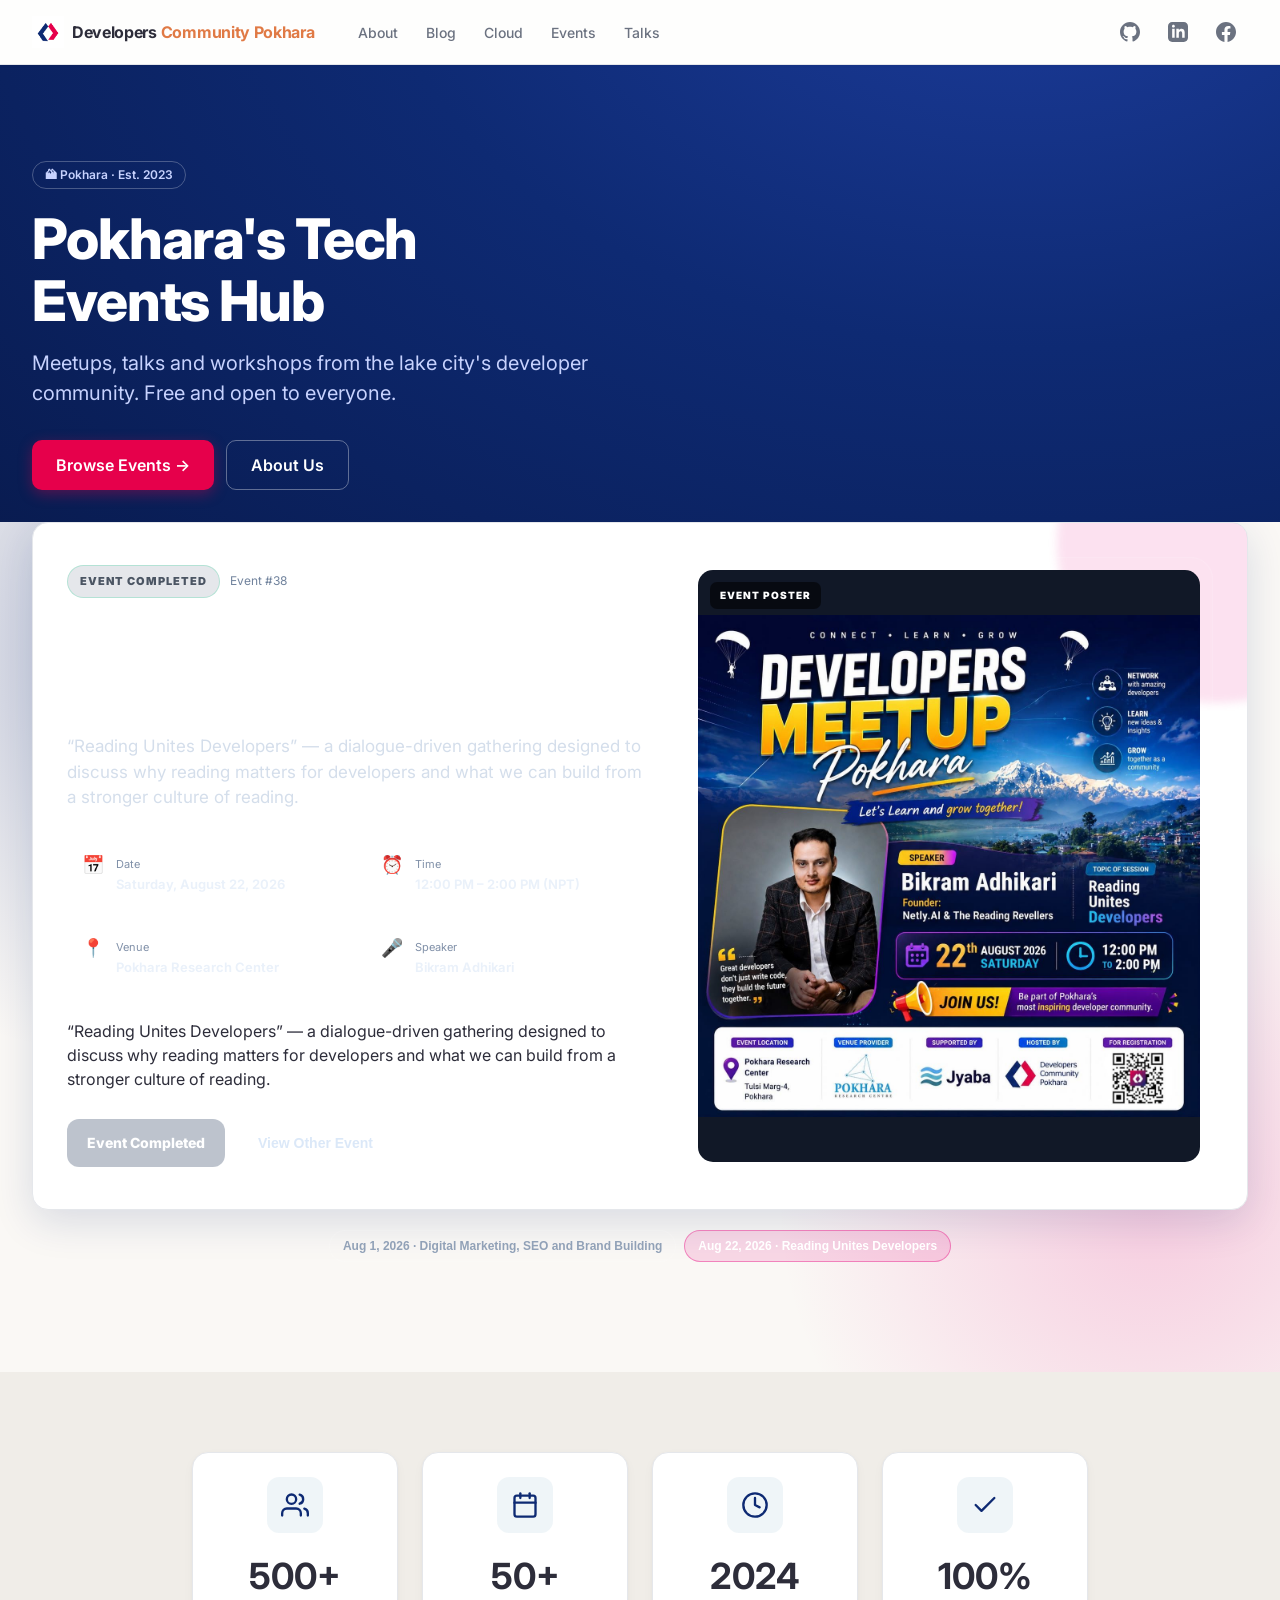
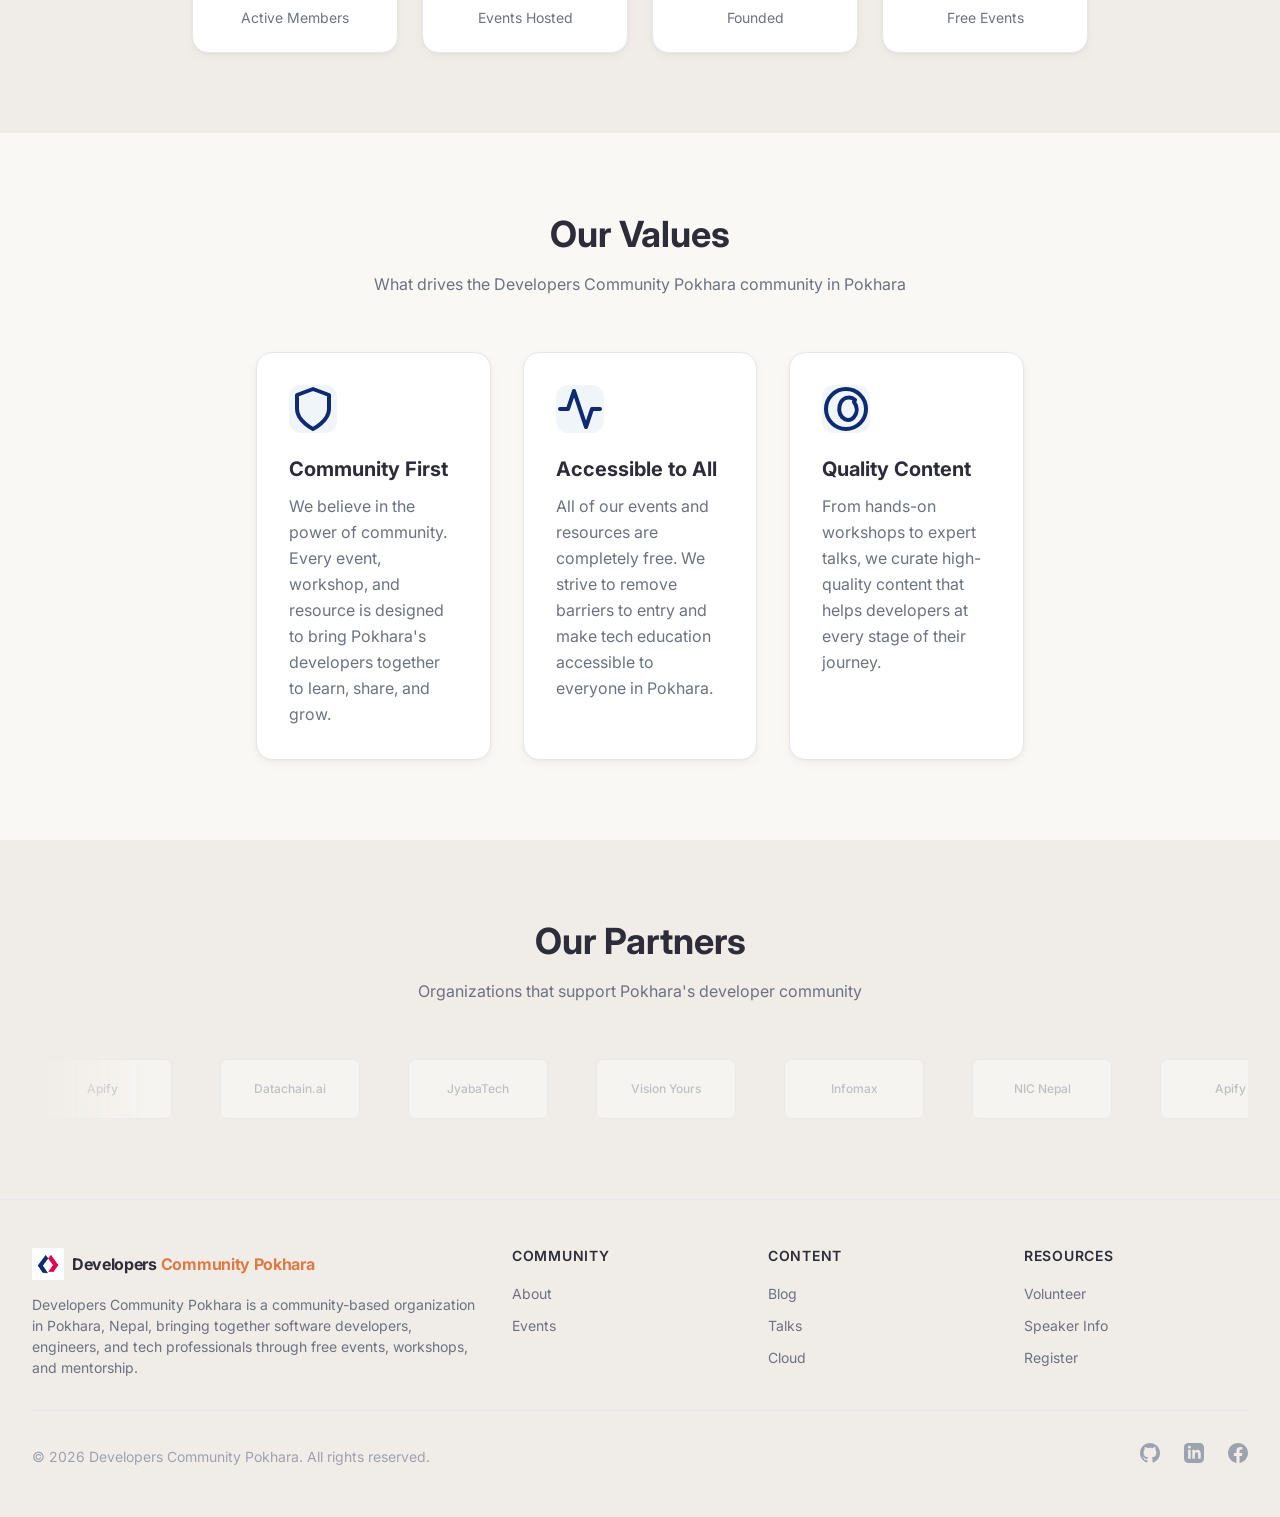
==== index.html @ 9158d6e4 "New hero with overlapping featured event card" ====
<!DOCTYPE html>
<html lang="en">

<head>
  <meta charset="utf-8" />
  <meta name="viewport" content="width=device-width, initial-scale=1" />
  <link rel="icon" type="image/png" href="images/developers community pokhara logo.png">
  <title>Developers Community Pokhara - Pokhara's Developer &amp; Tech Community</title>
  <meta name="description"
    content="Developers Community Pokhara is a community for software developers, engineers, and tech professionals in Pokhara, Nepal. Join free meetups, workshops, and events." />
  <link rel="preconnect" href="https://fonts.googleapis.com">
  <link rel="preconnect" href="https://fonts.gstatic.com" crossorigin>
  <link rel="preconnect" href="https://images.unsplash.com">
  <link href="https://fonts.googleapis.com/css2?family=Inter:wght@400;500;600;700&display=swap" rel="stylesheet">
  <link rel="stylesheet" href="css/style.css" />
</head>

<body>

  <!-- ===== HEADER ===== -->
  <header class="td-header td-header--sticky">
    <nav class="td-header__nav">
      <div class="td-header__inner">
        <div class="td-header__left">
          <a class="td-header__brand" href=".">
            <span class="td-logo" style="font-size:1rem;gap:0.5em;--logo-text-color:#2D2D3A">
              <span class="td-logo__icon" style="width:32px;height:32px">
                <img src="images/developers community pokhara logo.png" alt="Developers Community Pokhara"
                  style="width:100%;height:100%;object-fit:contain" />
              </span>
              <span class="td-logo__wordmark">
                <span class="td-logo__brand">Developers</span>
                <span class="td-logo__devs">Community Pokhara</span>
              </span>
            </span>
          </a>
          <div class="td-header__desktop-links">
            <a class="td-header__link" href="about.html">About</a>
            <a class="td-header__link" href="blog.html">Blog</a>
            <a class="td-header__link" href="cloud-project.html">Cloud</a>
            <a class="td-header__link" href="events.html">Events</a>
            <a class="td-header__link" href="talks.html">Talks</a>
          </div>
        </div>
        <div class="td-header__right">
          <div class="td-header__actions">
            <a class="td-header__link" href="https://github.com/dev-community-pokhara" target="_blank"
              rel="noopener noreferrer">
              <svg viewBox="0 0 24 24" fill="currentColor" class="w-5 h-5">
                <path
                  d="M12 0c-6.626 0-12 5.373-12 12 0 5.302 3.438 9.8 8.207 11.387.599.111.793-.261.793-.577v-2.234c-3.338.726-4.033-1.416-4.033-1.416-.546-1.387-1.333-1.756-1.333-1.756-1.089-.745.083-.729.083-.729 1.205.084 1.839 1.237 1.839 1.237 1.07 1.834 2.807 1.304 3.492.997.107-.775.418-1.305.762-1.604-2.665-.305-5.467-1.334-5.467-5.931 0-1.311.469-2.381 1.236-3.221-.124-.303-.535-1.524.117-3.176 0 0 1.008-.322 3.301 1.23.957-.266 1.983-.399 3.003-.404 1.02.005 2.047.138 3.006.404 2.291-1.552 3.297-1.23 3.297-1.23.653 1.653.242 2.874.118 3.176.77.84 1.235 1.911 1.235 3.221 0 4.609-2.807 5.624-5.479 5.921.43.372.823 1.102.823 2.222v3.293c0 .319.192.694.801.576 4.765-1.589 8.199-6.086 8.199-11.386 0-6.627-5.373-12-12-12z">
                </path>
              </svg>
            </a>
            <a class="td-header__link" href="https://www.linkedin.com/company/developers-community-pokhara"
              target="_blank" rel="noopener noreferrer">
              <svg viewBox="0 0 24 24" fill="currentColor" class="w-5 h-5">
                <path
                  d="M19 0h-14c-2.761 0-5 2.239-5 5v14c0 2.761 2.239 5 5 5h14c2.762 0 5-2.239 5-5v-14c0-2.761-2.238-5-5-5zm-11 19h-3v-11h3v11zm-1.5-12.268c-.966 0-1.75-.79-1.75-1.764s.784-1.764 1.75-1.764 1.75.79 1.75 1.764-.783 1.764-1.75 1.764zm13.5 12.268h-3v-5.604c0-3.368-4-3.113-4 0v5.604h-3v-11h3v1.765c1.396-2.586 7-2.777 7 2.476v6.759z">
                </path>
              </svg>
            </a>

            <a class="td-header__link" href="https://www.facebook.com/groups/developerscommunityinpokhara"
              target="_blank" rel="noopener noreferrer">
              <svg viewBox="0 0 24 24" fill="currentColor" class="w-5 h-5">
                <path
                  d="M24 12.073c0-6.627-5.373-12-12-12s-12 5.373-12 12c0 5.99 4.388 10.954 10.125 11.854v-8.385H7.078v-3.47h3.047V9.43c0-3.007 1.792-4.669 4.533-4.669 1.312 0 2.686.235 2.686.235v2.953H15.83c-1.491 0-1.956.925-1.956 1.874v2.25h3.328l-.532 3.47h-2.796v8.385C19.612 23.027 24 18.062 24 12.073z">
                </path>
              </svg>
            </a>
          </div>
          <button class="td-header__hamburger" aria-label="Toggle menu" aria-expanded="false">
            <svg fill="none" viewBox="0 0 24 24" stroke="currentColor">
              <path stroke-linecap="round" stroke-linejoin="round" stroke-width="2" d="M4 6h16M4 12h16M4 18h16"></path>
            </svg>
          </button>
        </div>
      </div>
      <div class="td-header__mobile-menu">
        <div class="td-header__mobile-inner">
          <a class="td-header__link" href="about.html">About</a>
          <a class="td-header__link" href="blog.html">Blog</a>
          <a class="td-header__link" href="cloud-project.html">Cloud</a>
          <a class="td-header__link" href="events.html">Events</a>
          <a class="td-header__link" href="talks.html">Talks</a>
          <a class="td-header__link" href="https://github.com/dev-community-pokhara" target="_blank"
            rel="noopener noreferrer">
            <svg viewBox="0 0 24 24" fill="currentColor" class="w-5 h-5">
              <path
                d="M12 0c-6.626 0-12 5.373-12 12 0 5.302 3.438 9.8 8.207 11.387.599.111.793-.261.793-.577v-2.234c-3.338.726-4.033-1.416-4.033-1.416-.546-1.387-1.333-1.756-1.333-1.756-1.089-.745.083-.729.083-.729 1.205.084 1.839 1.237 1.839 1.237 1.07 1.834 2.807 1.304 3.492.997.107-.775.418-1.305.762-1.604-2.665-.305-5.467-1.334-5.467-5.931 0-1.311.469-2.381 1.236-3.221-.124-.303-.535-1.524.117-3.176 0 0 1.008-.322 3.301 1.23.957-.266 1.983-.399 3.003-.404 1.02.005 2.047.138 3.006.404 2.291-1.552 3.297-1.23 3.297-1.23.653 1.653.242 2.874.118 3.176.77.84 1.235 1.911 1.235 3.221 0 4.609-2.807 5.624-5.479 5.921.43.372.823 1.102.823 2.222v3.293c0 .319.192.694.801.576 4.765-1.589 8.199-6.086 8.199-11.386 0-6.627-5.373-12-12-12z">
              </path>
            </svg>
          </a>
          <a class="td-header__link" href="https://www.linkedin.com/company/developers-community-pokhara"
            target="_blank" rel="noopener noreferrer">
            <svg viewBox="0 0 24 24" fill="currentColor" class="w-5 h-5">
              <path
                d="M19 0h-14c-2.761 0-5 2.239-5 5v14c0 2.761 2.239 5 5 5h14c2.762 0 5-2.239 5-5v-14c0-2.761-2.238-5-5-5zm-11 19h-3v-11h3v11zm-1.5-12.268c-.966 0-1.75-.79-1.75-1.764s.784-1.764 1.75-1.764 1.75.79 1.75 1.764-.783 1.764-1.75 1.764zm13.5 12.268h-3v-5.604c0-3.368-4-3.113-4 0v5.604h-3v-11h3v1.765c1.396-2.586 7-2.777 7 2.476v6.759z">
              </path>
            </svg>
          </a>

          <a class="td-header__link" href="https://www.facebook.com/groups/developerscommunityinpokhara" target="_blank"
            rel="noopener noreferrer">
            <svg viewBox="0 0 24 24" fill="currentColor" class="w-5 h-5">
              <path
                d="M24 12.073c0-6.627-5.373-12-12-12s-12 5.373-12 12c0 5.99 4.388 10.954 10.125 11.854v-8.385H7.078v-3.47h3.047V9.43c0-3.007 1.792-4.669 4.533-4.669 1.312 0 2.686.235 2.686.235v2.953H15.83c-1.491 0-1.956.925-1.956 1.874v2.25h3.328l-.532 3.47h-2.796v8.385C19.612 23.027 24 18.062 24 12.073z">
              </path>
            </svg>
          </a>
        </div>
      </div>
    </nav>
  </header>

  <section class="hero-v2">
    <div class="container">
      <span class="hero-v2__badge">🏔 Pokhara · Est. 2023</span>
      <h1 class="hero-v2__title">Pokhara's Tech<br>Events Hub</h1>
      <p class="hero-v2__subtitle">Meetups, talks and workshops from the lake city's developer community. Free and open
        to everyone.</p>
      <div class="hero-v2__actions">
        <a href="events.html" class="btn-v2 btn-v2--crimson">Browse Events →</a>
        <a href="about.html" class="btn-v2 btn-v2--outline">About Us</a>
      </div>
    </div>
  </section>
  <section class="events-section events-section--overlap" id="events">
    <div class="container">

      <!--
          ONE dynamic event section.
          JavaScript automatically decides whether the selected event is
          "Upcoming Event" or "Past Event" according to its date.
        -->
      <article class="event-card" id="eventCard">

        <div class="event-info">
          <div class="status-row">
            <span class="event-status" id="eventStatus">UPCOMING EVENT</span>
            <span class="event-number" id="eventNumber"></span>
          </div>

          <h2 id="eventTitle"></h2>
          <p class="event-subtitle" id="eventSubtitle"></p>

          <div class="event-details">
            <div class="detail">
              <span class="icon">📅</span>
              <div>
                <small>Date</small>
                <strong id="eventDate"></strong>
              </div>
            </div>

            <div class="detail">
              <span class="icon">⏰</span>
              <div>
                <small>Time</small>
                <strong id="eventTime"></strong>
              </div>
            </div>

            <div class="detail">
              <span class="icon">📍</span>
              <div>
                <small>Venue</small>
                <strong id="eventVenue"></strong>
              </div>
            </div>

            <div class="detail">
              <span class="icon">🎤</span>
              <div>
                <small>Speaker</small>
                <strong id="eventSpeaker"></strong>
              </div>
            </div>
          </div>

          <p class="event-description" id="eventDescription"></p>

          <div class="event-actions">
            <a id="eventButton" class="primary-btn" href="#" target="_blank" rel="noopener">
              Register on Luma →
            </a>
            <button id="nextEventButton" class="secondary-btn" type="button">
              View Other Event
            </button>
          </div>
        </div>

        <div class="poster-wrapper">
          <div class="poster-label" id="posterLabel">EVENT POSTER</div>
          <img id="eventPoster" src="event-poster.jpg" alt="Developers Community Pokhara event poster" />
        </div>

      </article>

      <div class="event-navigation" id="eventNavigation"></div>

    </div>
  </section>



  <!-- ===== STATS ===== -->
  <section class="section section--alt">
    <div class="container">
      <div class="stats-grid">
        <div class="stat-card">
          <div class="stat-card__icon">
            <svg viewBox="0 0 24 24" fill="none" stroke="currentColor" stroke-width="2" stroke-linecap="round"
              stroke-linejoin="round">
              <path d="M17 21v-2a4 4 0 0 0-4-4H5a4 4 0 0 0-4 4v2"></path>
              <circle cx="9" cy="7" r="4"></circle>
              <path d="M23 21v-2a4 4 0 0 0-3-3.87"></path>
              <path d="M16 3.13a4 4 0 0 1 0 7.75"></path>
            </svg>
          </div>
          <div class="stat-card__number">500+</div>
          <div class="stat-card__label">Active Members</div>
        </div>
        <div class="stat-card">
          <div class="stat-card__icon">
            <svg viewBox="0 0 24 24" fill="none" stroke="currentColor" stroke-width="2" stroke-linecap="round"
              stroke-linejoin="round">
              <path d="M8 2v4"></path>
              <path d="M16 2v4"></path>
              <rect x="3" y="4" width="18" height="18" rx="2"></rect>
              <path d="M3 10h18"></path>
            </svg>
          </div>
          <div class="stat-card__number">50+</div>
          <div class="stat-card__label">Events Hosted</div>
        </div>
        <div class="stat-card">
          <div class="stat-card__icon">
            <svg viewBox="0 0 24 24" fill="none" stroke="currentColor" stroke-width="2" stroke-linecap="round"
              stroke-linejoin="round">
              <circle cx="12" cy="12" r="10"></circle>
              <polyline points="12 6 12 12 16 14"></polyline>
            </svg>
          </div>
          <div class="stat-card__number">2024</div>
          <div class="stat-card__label">Founded</div>
        </div>
        <div class="stat-card">
          <div class="stat-card__icon">
            <svg viewBox="0 0 24 24" fill="none" stroke="currentColor" stroke-width="2" stroke-linecap="round"
              stroke-linejoin="round">
              <polyline points="20 6 9 17 4 12"></polyline>
            </svg>
          </div>
          <div class="stat-card__number">100%</div>
          <div class="stat-card__label">Free Events</div>
        </div>
      </div>
    </div>
  </section>

  <!-- ===== VALUES ===== -->
  <section class="section">
    <div class="container">
      <div class="section__header text-center">
        <h2 class="section__title">Our Values</h2>
        <p class="section__subtitle">What drives the Developers Community Pokhara community in Pokhara</p>
      </div>
      <div class="features-grid">
        <div class="feature-card">
          <div class="feature-card__icon">
            <svg viewBox="0 0 24 24" fill="none" stroke="currentColor" stroke-width="2" stroke-linecap="round"
              stroke-linejoin="round">
              <path d="M12 22s8-4 8-10V5l-8-3-8 3v7c0 6 8 10 8 10z"></path>
            </svg>
          </div>
          <h3 class="feature-card__title">Community First</h3>
          <p class="feature-card__text">We believe in the power of community. Every event, workshop, and resource is
            designed to bring Pokhara's developers together to learn, share, and grow.</p>
        </div>
        <div class="feature-card">
          <div class="feature-card__icon">
            <svg viewBox="0 0 24 24" fill="none" stroke="currentColor" stroke-width="2" stroke-linecap="round"
              stroke-linejoin="round">
              <path d="M22 12h-4l-3 9L9 3l-3 9H2"></path>
            </svg>
          </div>
          <h3 class="feature-card__title">Accessible to All</h3>
          <p class="feature-card__text">All of our events and resources are completely free. We strive to remove
            barriers to entry and make tech education accessible to everyone in Pokhara.</p>
        </div>
        <div class="feature-card">
          <div class="feature-card__icon">
            <svg viewBox="0 0 24 24" fill="none" stroke="currentColor" stroke-width="2" stroke-linecap="round"
              stroke-linejoin="round">
              <circle cx="12" cy="12" r="10"></circle>
              <path d="M16.5 7.5C14.5 5.5 11 6 9.5 8.5 8 11 8.5 14.5 10 16c1.5 1.5 4 2.5 6 0s1.5-5.5 0-7.5z"></path>
            </svg>
          </div>
          <h3 class="feature-card__title">Quality Content</h3>
          <p class="feature-card__text">From hands-on workshops to expert talks, we curate high-quality content that
            helps developers at every stage of their journey.</p>
        </div>
      </div>
    </div>
  </section>

  <!-- ===== SPONSOR MARQUEE ===== -->
  <section class="section section--alt">
    <div class="container">
      <div class="section__header text-center">
        <h2 class="section__title">Our Partners</h2>
        <p class="section__subtitle">Organizations that support Pokhara's developer community</p>
      </div>
      <div class="td-logo-marquee td-logo-marquee--pause-on-hover" style="--marquee-speed:30s;--marquee-gap:3rem">
        <div class="td-logo-marquee__wrapper">
          <div class="td-logo-marquee__track">
            <div class="td-logo-marquee__item">
              <div class="td-logo-marquee__logo"
                style="width:140px;height:60px;background:var(--bg);border:1px solid var(--border);border-radius:0.5rem;display:flex;align-items:center;justify-content:center;color:var(--text-muted);font-size:0.75rem;font-weight:500">
                Apify</div>
            </div>
            <div class="td-logo-marquee__item">
              <div class="td-logo-marquee__logo"
                style="width:140px;height:60px;background:var(--bg);border:1px solid var(--border);border-radius:0.5rem;display:flex;align-items:center;justify-content:center;color:var(--text-muted);font-size:0.75rem;font-weight:500">
                Datachain.ai</div>
            </div>
            <div class="td-logo-marquee__item">
              <div class="td-logo-marquee__logo"
                style="width:140px;height:60px;background:var(--bg);border:1px solid var(--border);border-radius:0.5rem;display:flex;align-items:center;justify-content:center;color:var(--text-muted);font-size:0.75rem;font-weight:500">
                JyabaTech</div>
            </div>
            <div class="td-logo-marquee__item">
              <div class="td-logo-marquee__logo"
                style="width:140px;height:60px;background:var(--bg);border:1px solid var(--border);border-radius:0.5rem;display:flex;align-items:center;justify-content:center;color:var(--text-muted);font-size:0.75rem;font-weight:500">
                Vision Yours</div>
            </div>
            <div class="td-logo-marquee__item">
              <div class="td-logo-marquee__logo"
                style="width:140px;height:60px;background:var(--bg);border:1px solid var(--border);border-radius:0.5rem;display:flex;align-items:center;justify-content:center;color:var(--text-muted);font-size:0.75rem;font-weight:500">
                Infomax</div>
            </div>
            <div class="td-logo-marquee__item">
              <div class="td-logo-marquee__logo"
                style="width:140px;height:60px;background:var(--bg);border:1px solid var(--border);border-radius:0.5rem;display:flex;align-items:center;justify-content:center;color:var(--text-muted);font-size:0.75rem;font-weight:500">
                NIC Nepal</div>
            </div>
          </div>
          <div class="td-logo-marquee__track">
            <div class="td-logo-marquee__item">
              <div class="td-logo-marquee__logo"
                style="width:140px;height:60px;background:var(--bg);border:1px solid var(--border);border-radius:0.5rem;display:flex;align-items:center;justify-content:center;color:var(--text-muted);font-size:0.75rem;font-weight:500">
                Apify</div>
            </div>
            <div class="td-logo-marquee__item">
              <div class="td-logo-marquee__logo"
                style="width:140px;height:60px;background:var(--bg);border:1px solid var(--border);border-radius:0.5rem;display:flex;align-items:center;justify-content:center;color:var(--text-muted);font-size:0.75rem;font-weight:500">
                Datachain.ai</div>
            </div>
            <div class="td-logo-marquee__item">
              <div class="td-logo-marquee__logo"
                style="width:140px;height:60px;background:var(--bg);border:1px solid var(--border);border-radius:0.5rem;display:flex;align-items:center;justify-content:center;color:var(--text-muted);font-size:0.75rem;font-weight:500">
                JyabaTech</div>
            </div>
            <div class="td-logo-marquee__item">
              <div class="td-logo-marquee__logo"
                style="width:140px;height:60px;background:var(--bg);border:1px solid var(--border);border-radius:0.5rem;display:flex;align-items:center;justify-content:center;color:var(--text-muted);font-size:0.75rem;font-weight:500">
                Vision Yours</div>
            </div>
            <div class="td-logo-marquee__item">
              <div class="td-logo-marquee__logo"
                style="width:140px;height:60px;background:var(--bg);border:1px solid var(--border);border-radius:0.5rem;display:flex;align-items:center;justify-content:center;color:var(--text-muted);font-size:0.75rem;font-weight:500">
                Infomax</div>
            </div>
            <div class="td-logo-marquee__item">
              <div class="td-logo-marquee__logo"
                style="width:140px;height:60px;background:var(--bg);border:1px solid var(--border);border-radius:0.5rem;display:flex;align-items:center;justify-content:center;color:var(--text-muted);font-size:0.75rem;font-weight:500">
                NIC Nepal</div>
            </div>
          </div>
        </div>
      </div>
    </div>
  </section>

  <!-- ===== FOOTER ===== -->
  <footer class="td-footer">
    <div class="td-footer__container">
      <div class="td-footer__grid">
        <div>
          <span class="td-logo" style="font-size:1rem;gap:0.5em;--logo-text-color:#2D2D3A">
            <span class="td-logo__icon" style="width:32px;height:32px">
              <img src="images/developers community pokhara logo.png" alt="Developers Community Pokhara"
                style="width:100%;height:100%;object-fit:contain" />
            </span>
            <span class="td-logo__wordmark">
              <span class="td-logo__brand">Developers</span>
              <span class="td-logo__devs">Community Pokhara</span>
            </span>
          </span>
          <p class="td-footer__description">
            Developers Community Pokhara is a community-based organization in Pokhara, Nepal, bringing together software
            developers, engineers, and tech professionals through free events, workshops, and mentorship.
          </p>
        </div>
        <div class="td-footer__link-group">
          <h3>Community</h3>
          <ul>
            <li><a href="about.html">About</a></li>
            <li><a href="events.html">Events</a></li>
          </ul>
        </div>
        <div class="td-footer__link-group">
          <h3>Content</h3>
          <ul>
            <li><a href="blog.html">Blog</a></li>
            <li><a href="talks.html">Talks</a></li>
            <li><a href="cloud-project.html">Cloud</a></li>
          </ul>
        </div>
        <div class="td-footer__link-group">
          <h3>Resources</h3>
          <ul>
            <li><a href="about.html">Volunteer</a></li>
            <li><a href="talks.html">Speaker Info</a></li>
            <li><a href="https://luma.com/5nzn4na1" target="_blank" rel="noopener noreferrer">Register</a></li>
          </ul>
        </div>
      </div>
      <div class="td-footer__bottom">
        <p class="td-footer__copyright">&copy; 2026 Developers Community Pokhara. All rights reserved.</p>
        <div class="td-footer__socials">
          <a class="td-footer__social-link" href="https://github.com/dev-community-pokhara" target="_blank"
            rel="noopener noreferrer" aria-label="GitHub">
            <svg viewBox="0 0 24 24" fill="currentColor">
              <path
                d="M12 0c-6.626 0-12 5.373-12 12 0 5.302 3.438 9.8 8.207 11.387.599.111.793-.261.793-.577v-2.234c-3.338.726-4.033-1.416-4.033-1.416-.546-1.387-1.333-1.756-1.333-1.756-1.089-.745.083-.729.083-.729 1.205.084 1.839 1.237 1.839 1.237 1.07 1.834 2.807 1.304 3.492.997.107-.775.418-1.305.762-1.604-2.665-.305-5.467-1.334-5.467-5.931 0-1.311.469-2.381 1.236-3.221-.124-.303-.535-1.524.117-3.176 0 0 1.008-.322 3.301 1.23.957-.266 1.983-.399 3.003-.404 1.02.005 2.047.138 3.006.404 2.291-1.552 3.297-1.23 3.297-1.23.653 1.653.242 2.874.118 3.176.77.84 1.235 1.911 1.235 3.221 0 4.609-2.807 5.624-5.479 5.921.43.372.823 1.102.823 2.222v3.293c0 .319.192.694.801.576 4.765-1.589 8.199-6.086 8.199-11.386 0-6.627-5.373-12-12-12z">
              </path>
            </svg>
          </a>
          <a class="td-footer__social-link" href="https://www.linkedin.com/company/developers-community-pokhara"
            target="_blank" rel="noopener noreferrer" aria-label="LinkedIn">
            <svg viewBox="0 0 24 24" fill="currentColor">
              <path
                d="M19 0h-14c-2.761 0-5 2.239-5 5v14c0 2.761 2.239 5 5 5h14c2.762 0 5-2.239 5-5v-14c0-2.761-2.238-5-5-5zm-11 19h-3v-11h3v11zm-1.5-12.268c-.966 0-1.75-.79-1.75-1.764s.784-1.764 1.75-1.764 1.75.79 1.75 1.764-.783 1.764-1.75 1.764zm13.5 12.268h-3v-5.604c0-3.368-4-3.113-4 0v5.604h-3v-11h3v1.765c1.396-2.586 7-2.777 7 2.476v6.759z">
              </path>
            </svg>
          </a>

          <a class="td-footer__social-link" href="https://www.facebook.com/groups/developerscommunityinpokhara"
            target="_blank" rel="noopener noreferrer" aria-label="Facebook">
            <svg viewBox="0 0 24 24" fill="currentColor">
              <path
                d="M24 12.073c0-6.627-5.373-12-12-12s-12 5.373-12 12c0 5.99 4.388 10.954 10.125 11.854v-8.385H7.078v-3.47h3.047V9.43c0-3.007 1.792-4.669 4.533-4.669 1.312 0 2.686.235 2.686.235v2.953H15.83c-1.491 0-1.956.925-1.956 1.874v2.25h3.328l-.532 3.47h-2.796v8.385C19.612 23.027 24 18.062 24 12.073z">
              </path>
            </svg>
          </a>
        </div>
      </div>
    </div>
  </footer>

  <!-- Mobile menu toggle -->
   <script src="js/script.js"></script>
  <script>
    document.querySelector('.td-header__hamburger')?.addEventListener('click', function () {
      const menu = document.querySelector('.td-header__mobile-menu');
      const expanded = this.getAttribute('aria-expanded') === 'true';
      this.setAttribute('aria-expanded', !expanded);
      menu.classList.toggle('td-header__mobile-menu--open');
    });
  </script>

</body>

</html>
---- css/style.css ----
﻿/* ============================================   Developers Community Pokhara â€” Light Design System   Theme: Pokhara â€” Lake City / Himalayan Gateway   ============================================ */
/* --- CSS Variables (Light Theme) --- */
:root {
  --bg: #FAF8F5;
  --bg-alt: #F0EDE8;
  --text-primary: #2D2D3A;
  --text-secondary: #6B7280;
  --text-muted: #9CA3AF;
  --lake: #0E2A73;
  --lake-light: #2545A8;
  --lake-dark: #081A4D;
  --crimson: #E6004B;
  --crimson-light: #FF5C8A;
  --sunset: #E07A45;
  --sunset-light: #F09A65;
  --sunset-dark: #C06030;
  --mountain: #4A7C6F;
  --mountain-light: #6BA08A;
  --mountain-dark: #3A6C5F;
  --white: #FFFFFF;
  --card-bg: #FFFFFF;
  --border: #E5E7EB;
  --gray-100: #F3F4F6;
  --gray-200: #E5E7EB;
  --gray-300: #D1D5DB;
  --gray-400: #9CA3AF;
  --gray-500: #6B7280;
  --gray-600: #4B5563;
  --gray-700: #374151;
  --gray-800: #1F2937;
  --gray-900: #111827;
  --font-family: 'Inter', -apple-system, BlinkMacSystemFont, 'Segoe UI', Roboto, sans-serif;
  --max-width: 80rem;
  --header-height: 4rem;
}

/* --- Reset & Base --- */
*,
*::before,
*::after {
  margin: 0;
  padding: 0;
  box-sizing: border-box;
}

html {
  scroll-behavior: smooth;
}

body {
  font-family: var(--font-family);
  -webkit-font-smoothing: antialiased;
  -moz-osx-font-smoothing: grayscale;
  background: var(--bg);
  color: var(--text-primary);
  min-height: 100vh;
  line-height: 1.5;
}

img {
  max-width: 100%;
  height: auto;
  display: block;
}

a {
  color: inherit;
  text-decoration: none;
}

ul {
  list-style: none;
}

.container {
  max-width: var(--max-width);
  margin: 0 auto;
  padding: 0 1rem;
}

@media (min-width: 640px) {
  .container {
    padding: 0 1.5rem;
  }
}

@media (min-width: 1024px) {
  .container {
    padding: 0 2rem;
  }
}

/* --- Typography --- */
h1,
h2,
h3,
h4,
h5,
h6 {
  font-weight: 700;
  line-height: 1.2;
}

.text-lake {
  color: var(--lake);
}

.text-sunset {
  color: var(--sunset);
}

.text-mountain {
  color: var(--mountain);
}

.text-primary {
  color: var(--text-primary);
}

.text-secondary {
  color: var(--text-secondary);
}

.text-muted {
  color: var(--text-muted);
}

.text-center {
  text-align: center;
}

.font-bold {
  font-weight: 700;
}

.font-semibold {
  font-weight: 600;
}

.font-medium {
  font-weight: 500;
}

/* ============================================   TD Logo   ============================================ */
.td-logo {
  display: inline-flex;
  align-items: center;
  text-decoration: none;
  color: inherit;
  transition: opacity 0.15s ease;
  gap: 0.5em;
}

a.td-logo:hover {
  opacity: 0.9;
}

.td-logo__icon {
  display: flex;
  align-items: center;
  justify-content: center;
  flex-shrink: 0;
}

.td-logo__icon svg {
  width: 100%;
  height: 100%;
}

.td-logo__wordmark {
  display: inline-flex;
  gap: 0.25em;
  font-weight: 700;
  letter-spacing: -0.02em;
  white-space: nowrap;
}

.td-logo__brand {
  color: var(--text-primary);
}

.td-logo__devs {
  color: var(--sunset);
}

.td-logo--dark .td-logo__brand {
  color: var(--white);
}

/* ============================================   Header   ============================================ */
.td-header {
  background: rgba(255, 255, 255, 0.8);
  backdrop-filter: blur(24px);
  -webkit-backdrop-filter: blur(24px);
  border-bottom: 1px solid var(--border);
  box-shadow: 0 1px 3px 0 rgba(0, 0, 0, 0.05);
}

.td-header--sticky {
  position: sticky;
  top: 0;
  z-index: 50;
}

.td-header__nav {
  max-width: var(--max-width);
  margin: 0 auto;
  padding: 0 1rem;
}

@media (min-width: 640px) {
  .td-header__nav {
    padding: 0 1.5rem;
  }
}

@media (min-width: 1024px) {
  .td-header__nav {
    padding: 0 2rem;
  }
}

.td-header__inner {
  display: flex;
  justify-content: space-between;
  height: var(--header-height);
}

.td-header__left {
  display: flex;
  align-items: center;
  gap: 2rem;
}

.td-header__brand {
  display: flex;
  align-items: center;
  text-decoration: none;
}

.td-header__desktop-links {
  display: none;
  align-items: center;
  gap: 0.25rem;
}

@media (min-width: 768px) {
  .td-header__desktop-links {
    display: flex;
  }
}

.td-header__link {
  display: flex;
  align-items: center;
  gap: 0.5rem;
  padding: 0.5rem 0.75rem;
  border-radius: 0.5rem;
  font-size: 0.875rem;
  font-weight: 500;
  color: var(--text-secondary);
  text-decoration: none;
  transition: background-color 0.15s ease, color 0.15s ease;
}

.td-header__link:hover {
  background-color: var(--gray-100);
  color: var(--lake);
}

.td-header__link svg {
  width: 1.25rem;
  height: 1.25rem;
}

.td-header__right {
  display: flex;
  align-items: center;
  gap: 1rem;
}

.td-header__actions {
  display: none;
  align-items: center;
  gap: 0.25rem;
}

@media (min-width: 768px) {
  .td-header__actions {
    display: flex;
  }
}

.td-header__hamburger {
  display: flex;
  padding: 0.5rem;
  border-radius: 0.5rem;
  color: var(--text-secondary);
  background: none;
  border: none;
  cursor: pointer;
}

.td-header__hamburger:hover {
  background-color: var(--gray-100);
}

@media (min-width: 768px) {
  .td-header__hamburger {
    display: none;
  }
}

.td-header__hamburger svg {
  width: 1.5rem;
  height: 1.5rem;
}

.td-header__mobile-menu {
  display: none;
  padding: 1rem 0;
  border-top: 1px solid var(--border);
}

.td-header__mobile-menu--open {
  display: block;
}

@media (min-width: 768px) {
  .td-header__mobile-menu {
    display: none !important;
  }
}

.td-header__mobile-inner {
  display: flex;
  flex-direction: column;
  gap: 0.25rem;
}

/* ============================================   Buttons   ============================================ */
.td-button {
  display: inline-flex;
  align-items: center;
  justify-content: center;
  gap: 0.5rem;
  font-weight: 600;
  border-radius: 0.5rem;
  transition: all 0.15s ease;
  white-space: nowrap;
  text-decoration: none;
  cursor: pointer;
  border: none;
  font-family: inherit;
}

.td-button:focus {
  outline: none;
  box-shadow: 0 0 0 2px var(--white), 0 0 0 4px var(--sunset);
}

.td-button:disabled,
.td-button--loading {
  opacity: 0.6;
  cursor: not-allowed;
}

.td-button--sm {
  padding: 0.5rem 1rem;
  font-size: 0.875rem;
}

.td-button--md {
  padding: 0.75rem 1.5rem;
  font-size: 1rem;
}

.td-button--lg {
  padding: 1rem 2rem;
  font-size: 1.125rem;
}

.td-button--primary {
  background: var(--sunset);
  color: var(--white);
  text-transform: uppercase;
  letter-spacing: 0.025em;
  box-shadow: 0 4px 6px -1px rgba(224, 122, 69, 0.25);
}

.td-button--primary:hover:not(:disabled):not(.td-button--loading) {
  background: var(--sunset-light);
  transform: translateY(-1px);
  box-shadow: 0 6px 10px -2px rgba(224, 122, 69, 0.3);
}

.td-button--primary:active:not(:disabled):not(.td-button--loading) {
  background: var(--sunset-dark);
  transform: translateY(0);
}

.td-button--secondary {
  background: var(--lake);
  color: var(--white);
  box-shadow: 0 4px 6px -1px rgba(0, 0, 0, 0.1);
}

.td-button--secondary:hover:not(:disabled):not(.td-button--loading) {
  background: var(--lake-light);
  transform: translateY(-1px);
  box-shadow: 0 10px 15px -3px rgba(0, 0, 0, 0.1);
}

.td-button--ghost {
  background: transparent;
  color: currentColor;
  box-shadow: none;
  border: 1px solid currentColor;
  opacity: 0.8;
}

.td-button--ghost:hover:not(:disabled):not(.td-button--loading) {
  background: rgba(0, 0, 0, 0.05);
  opacity: 1;
}

/* ============================================   Hero Section â€” Pokhara Edition   ============================================ */
.hero {
  position: relative;
  overflow: hidden;
  min-height: 85vh;
  display: flex;
  align-items: center;
}

.hero__bg {
  position: absolute;
  inset: 0;
  background: linear-gradient(135deg, #E8F0F5 0%, #F5EFE6 40%, #FAF6F0 70%, #F0EAE0 100%);
}

.hero__glow {
  position: absolute;
  top: 0;
  right: 0;
  width: 40rem;
  height: 40rem;
  background: rgba(58, 124, 165, 0.04);
  border-radius: 50%;
  filter: blur(80px);
  transform: translateY(-20%) translateX(20%);
  pointer-events: none;
}

.hero__content {
  position: relative;
  width: 90%;
  padding: 5rem 0 5rem;
}

@media (min-width: 768px) {
  .hero__content {
    padding: 6rem 0 6rem;
  }
}

.hero__inner {
  display: flex;
  flex-direction: column;
  gap: 3rem;
}

@media (min-width: 768px) {
  .hero__inner {
    flex-direction: row;
    align-items: center;
    gap: 4rem;
  }
}

.hero__text-col {
  flex: 1;
}

.hero__text-inner {
  max-width: 36rem;
  margin: 0 auto;
}

@media (min-width: 768px) {
  .hero__text-inner {
    margin: 0;
  }
}

.hero__image-col {
  flex: 1;
  display: flex;
  justify-content: center;
  align-items: center;
}

.hero__image-col img {
  width: 100%;
  max-width: 28rem;
  height: auto;
  border-radius: 1.25rem;
  box-shadow: 0 20px 48px rgba(0, 0, 0, 0.07), 0 8px 24px rgba(0, 0, 0, 0.04);
}

@media (min-width: 768px) {
  .hero__image-col img {
    max-width: 100%;
  }
}

.hero__title {
  font-size: 2.25rem;
  font-weight: 700;
  color: var(--text-primary);
  margin-top: 1.5rem;
  line-height: 1.15;
}

@media (min-width: 768px) {
  .hero__title {
    font-size: 3rem;
  }
}

@media (min-width: 1024px) {
  .hero__title {
    font-size: 3.75rem;
  }
}

.hero__subtitle {
  font-size: 1.125rem;
  color: var(--text-secondary);
  margin-top: 0.75rem;
  line-height: 1.6;
}

@media (min-width: 768px) {
  .hero__subtitle {
    font-size: 1.25rem;
  }
}

.hero__actions {
  margin-top: 2rem;
  display: flex;
  flex-direction: column;
  gap: 0.75rem;
}

@media (min-width: 640px) {
  .hero__actions {
    flex-direction: row;
  }
}

/* --- Section Styles --- */
.section {
  padding: 4rem 0;
}

@media (min-width: 768px) {
  .section {
    padding: 5rem 0;
  }
}

.section--alt {
  background: var(--bg-alt);
}

.section__title {
  font-size: 1.875rem;
  font-weight: 700;
  color: var(--text-primary);
  margin-bottom: 1rem;
}

@media (min-width: 768px) {
  .section__title {
    font-size: 2.25rem;
  }
}

.section__subtitle {
  color: var(--text-secondary);
  max-width: 36rem;
  margin: 0 auto;
}

.section__header {
  margin-bottom: 3.5rem;
}

/* --- Stats Grid --- */
.stats-grid {
  display: grid;
  grid-template-columns: repeat(2, 1fr);
  gap: 1.5rem;
  max-width: 56rem;
  margin: 0 auto;
}

@media (min-width: 768px) {
  .stats-grid {
    grid-template-columns: repeat(4, 1fr);
  }
}

.stat-card {
  text-align: center;
  padding: 1.5rem;
  background: var(--card-bg);
  border-radius: 1rem;
  border: 1px solid var(--border);
  box-shadow: 0 1px 3px rgba(0, 0, 0, 0.04), 0 4px 12px rgba(0, 0, 0, 0.03);
  transition: all 0.2s ease;
}

.stat-card:hover {
  border-color: var(--lake-light);
  transform: translateY(-2px);
  box-shadow: 0 8px 24px rgba(58, 124, 165, 0.08);
}

.stat-card__icon {
  width: 3.5rem;
  height: 3.5rem;
  background: rgba(58, 124, 165, 0.08);
  border-radius: 0.75rem;
  display: flex;
  align-items: center;
  justify-content: center;
  color: var(--lake);
  margin: 0 auto 1rem;
}

.stat-card__icon svg {
  width: 1.75rem;
  height: 1.75rem;
}

.stat-card__number {
  font-size: 1.875rem;
  font-weight: 700;
  color: var(--text-primary);
  margin-bottom: 0.25rem;
}

@media (min-width: 768px) {
  .stat-card__number {
    font-size: 2.25rem;
  }
}

.stat-card__label {
  color: var(--text-secondary);
  font-size: 0.875rem;
}

/* --- Features Grid --- */
.features-grid {
  display: grid;
  gap: 2rem;
  max-width: 48rem;
  margin: 0 auto;
}

@media (min-width: 768px) {
  .features-grid {
    grid-template-columns: repeat(3, 1fr);
  }
}

.feature-card {
  background: var(--card-bg);
  padding: 2rem;
  border-radius: 1rem;
  border: 1px solid var(--border);
  box-shadow: 0 1px 3px rgba(0, 0, 0, 0.04), 0 4px 12px rgba(0, 0, 0, 0.03);
  transition: all 0.2s ease;
}

.feature-card:hover {
  border-color: var(--lake-light);
  box-shadow: 0 8px 24px rgba(58, 124, 165, 0.08);
  transform: translateY(-2px);
}

.feature-card__icon {
  width: 3rem;
  height: 3rem;
  background: rgba(58, 124, 165, 0.08);
  border-radius: 0.75rem;
  display: flex;
  align-items: center;
  justify-content: center;
  color: var(--lake);
  margin-bottom: 1.5rem;
  transition: background 0.2s;
}

.feature-card:hover .feature-card__icon {
  background: rgba(58, 124, 165, 0.15);
}

.feature-card__icon span {
  font-size: 1.25rem;
  font-weight: 700;
}

.feature-card__title {
  font-size: 1.25rem;
  font-weight: 700;
  color: var(--text-primary);
  margin-bottom: 0.75rem;
}

.feature-card__text {
  color: var(--text-secondary);
  line-height: 1.625;
}

/* --- Page Hero (inner pages) --- */
.page-hero {
  position: relative;
  overflow: hidden;
}

.page-hero__bg {
  position: absolute;
  inset: 0;
  background: linear-gradient(135deg, #E8F0F5 0%, #F5EFE6 50%, #F0EAE0 100%);
}

.page-hero__mountain-art {
  position: absolute;
  bottom: 0;
  left: 0;
  right: 0;
  height: 40%;
  pointer-events: none;
  opacity: 0.5;
}

.page-hero__mountain-art svg {
  width: 100%;
  height: 100%;
  display: block;
}

.page-hero__glow {
  position: absolute;
  top: 0;
  right: 0;
  width: 50rem;
  height: 50rem;
  background: rgba(58, 124, 165, 0.04);
  border-radius: 50%;
  filter: blur(80px);
  transform: translateY(-50%) translateX(33%);
}

.page-hero__glow-2 {
  position: absolute;
  bottom: 0;
  left: 0;
  width: 37.5rem;
  height: 37.5rem;
  background: rgba(74, 124, 111, 0.03);
  border-radius: 50%;
  filter: blur(80px);
  transform: translateY(50%) translateX(-33%);
}

.page-hero__content {
  position: relative;
  padding: 5rem 0 7rem;
}

@media (min-width: 768px) {
  .page-hero__content {
    padding: 7rem 0;
  }
}

.page-hero__pill {
  display: inline-flex;
  align-items: center;
  gap: 0.5rem;
  padding: 0.5rem 1rem;
  background: rgba(58, 124, 165, 0.08);
  border: 1px solid rgba(58, 124, 165, 0.15);
  border-radius: 9999px;
  margin-bottom: 1.5rem;
}

.page-hero__pill-dot {
  width: 0.5rem;
  height: 0.5rem;
  background: var(--lake);
  border-radius: 50%;
}

.page-hero__pill-text {
  color: var(--lake);
  font-size: 0.875rem;
  font-weight: 500;
}

.page-hero__title {
  font-size: 2.25rem;
  font-weight: 700;
  color: var(--text-primary);
  margin-bottom: 1.5rem;
  line-height: 1.2;
}

@media (min-width: 768px) {
  .page-hero__title {
    font-size: 3.75rem;
  }
}

.page-hero__desc {
  font-size: 1.125rem;
  color: var(--text-secondary);
  margin-bottom: 2.5rem;
  max-width: 36rem;
}

@media (min-width: 768px) {
  .page-hero__desc {
    font-size: 1.25rem;
  }
}

/* --- Values / Impact Grid --- */
.values-grid {
  display: grid;
  gap: 1rem;
  max-width: 48rem;
  margin: 0 auto;
}

@media (min-width: 768px) {
  .values-grid {
    grid-template-columns: repeat(2, 1fr);
  }
}

@media (min-width: 1024px) {
  .values-grid {
    grid-template-columns: repeat(3, 1fr);
  }
}

.value-card {
  padding: 1.25rem;
  background: var(--card-bg);
  border-radius: 0.75rem;
  border: 1px solid var(--border);
  box-shadow: 0 1px 3px rgba(0, 0, 0, 0.04);
  display: flex;
  align-items: flex-start;
  gap: 1rem;
}

.value-card__check {
  flex-shrink: 0;
  width: 2rem;
  height: 2rem;
  background: rgba(74, 124, 111, 0.1);
  border-radius: 0.5rem;
  display: flex;
  align-items: center;
  justify-content: center;
  color: var(--mountain);
}

.value-card__check svg {
  width: 1.25rem;
  height: 1.25rem;
}

.value-card__text {
  color: var(--text-secondary);
  line-height: 1.5;
}

/* --- Sponsor Benefits --- */
.benefits-grid {
  display: grid;
  gap: 1.5rem;
  max-width: 48rem;
  margin: 0 auto;
}

@media (min-width: 768px) {
  .benefits-grid {
    grid-template-columns: repeat(2, 1fr);
  }
}

.benefit-card {
  padding: 2rem;
  background: var(--card-bg);
  border-radius: 1rem;
  border: 1px solid var(--border);
  box-shadow: 0 1px 3px rgba(0, 0, 0, 0.04), 0 4px 12px rgba(0, 0, 0, 0.03);
  transition: all 0.2s;
}

.benefit-card:hover {
  border-color: var(--lake-light);
  transform: translateY(-2px);
  box-shadow: 0 8px 24px rgba(58, 124, 165, 0.08);
}

.benefit-card__icon {
  width: 3.5rem;
  height: 3.5rem;
  background: rgba(58, 124, 165, 0.08);
  border-radius: 0.75rem;
  display: flex;
  align-items: center;
  justify-content: center;
  color: var(--lake);
  margin-bottom: 1.25rem;
}

.benefit-card__icon svg {
  width: 1.75rem;
  height: 1.75rem;
}

.benefit-card__title {
  font-size: 1.25rem;
  font-weight: 700;
  color: var(--text-primary);
  margin-bottom: 0.75rem;
}

.benefit-card__text {
  color: var(--text-secondary);
  line-height: 1.625;
}

/* --- Story Section --- */
.story-grid {
  display: grid;
  gap: 3rem;
  align-items: center;
  max-width: 48rem;
  margin: 0 auto;
}

@media (min-width: 1024px) {
  .story-grid {
    grid-template-columns: repeat(2, 1fr);
    max-width: 64rem;
  }
}

.story__text {
  color: var(--text-secondary);
  line-height: 1.75;
  display: flex;
  flex-direction: column;
  gap: 1.25rem;
}

.story__image-wrapper {
  position: relative;
}

.story__image-box {
  aspect-ratio: 4/3;
  background: linear-gradient(to bottom right, rgba(58, 124, 165, 0.15), transparent);
  border-radius: 1.5rem;
  padding: 0.25rem;
}

.story__image-inner {
  width: 100%;
  height: 100%;
  background: var(--card-bg);
  border-radius: 1.375rem;
  overflow: hidden;
  display: flex;
  align-items: center;
  justify-content: center;
  color: var(--text-muted);
  font-size: 0.875rem;
  border: 1px solid var(--border);
}

.story__badge {
  position: absolute;
  bottom: -1rem;
  right: -1rem;
  background: var(--card-bg);
  border: 1px solid var(--border);
  border-radius: 0.75rem;
  padding: 0.75rem 1.25rem;
  box-shadow: 0 10px 15px -3px rgba(0, 0, 0, 0.08);
  display: flex;
  align-items: center;
  gap: 0.75rem;
}

.story__badge-icon {
  width: 2.5rem;
  height: 2.5rem;
  background: rgba(58, 124, 165, 0.1);
  border-radius: 0.5rem;
  display: flex;
  align-items: center;
  justify-content: center;
  color: var(--lake);
}

.story__badge-icon svg {
  width: 1.25rem;
  height: 1.25rem;
}

.story__badge-title {
  font-weight: 600;
  color: var(--text-primary);
  font-size: 0.875rem;
}

.story__badge-sub {
  color: var(--text-secondary);
  font-size: 0.75rem;
}

/* --- Team Grid --- */
.team-grid {
  display: grid;
  gap: 1.5rem;
  max-width: 48rem;
  margin: 0 auto;
}

@media (min-width: 768px) {
  .team-grid {
    grid-template-columns: repeat(2, 1fr);
  }
}

@media (min-width: 1024px) {
  .team-grid {
    grid-template-columns: repeat(3, 1fr);
  }
}

.team-card {
  display: flex;
  flex-direction: column;
  align-items: center;
  text-align: center;
  padding: 2rem;
  gap: 1rem;
  background: var(--card-bg);
  border: 1px solid var(--border);
  border-radius: 0.75rem;
  transition: all 0.2s ease;
  box-shadow: 0 1px 3px rgba(0, 0, 0, 0.04), 0 4px 12px rgba(0, 0, 0, 0.03);
}

.team-card:hover {
  transform: translateY(-4px);
  box-shadow: 0 8px 24px rgba(0, 0, 0, 0.06), 0 4px 12px rgba(0, 0, 0, 0.03);
  border-color: var(--lake-light);
}

.team-card__avatar {
  width: 6rem;
  height: 6rem;
  border-radius: 50%;
  background: linear-gradient(135deg, var(--lake-light), var(--lake));
  border: 2px solid rgba(58, 124, 165, 0.15);
  display: flex;
  align-items: center;
  justify-content: center;
  overflow: hidden;
}

.team-card__avatar-placeholder {
  font-size: 1.5rem;
  font-weight: 600;
  color: var(--white);
  text-transform: uppercase;
}

.team-card__name {
  font-size: 1.25rem;
  font-weight: 700;
  color: var(--text-primary);
}

.team-card__role {
  color: var(--sunset);
  font-weight: 500;
  font-size: 0.875rem;
}

.team-card__bio {
  color: var(--text-secondary);
  font-size: 0.875rem;
  line-height: 1.6;
}

/* --- Blog Grid --- */
.blog-year {
  margin-bottom: 4rem;
}

.blog-year__header {
  display: flex;
  align-items: center;
  gap: 1rem;
  margin-bottom: 2rem;
}

.blog-year__title {
  font-size: 1.875rem;
  font-weight: 700;
  color: var(--text-primary);
}

.blog-year__line {
  flex: 1;
  height: 1px;
  background: var(--border);
}

.blog-year__count {
  color: var(--text-muted);
  font-size: 0.875rem;
}

.blog-grid {
  display: grid;
  gap: 1.5rem;
}

@media (min-width: 640px) {
  .blog-grid {
    grid-template-columns: repeat(2, 1fr);
  }
}

@media (min-width: 1024px) {
  .blog-grid {
    grid-template-columns: repeat(3, 1fr);
  }
}

@media (min-width: 1280px) {
  .blog-grid {
    grid-template-columns: repeat(4, 1fr);
  }
}

.blog-card {
  display: block;
  background: var(--card-bg);
  border-radius: 0.75rem;
  overflow: hidden;
  transition: all 0.2s;
  border: 1px solid var(--border);
  box-shadow: 0 1px 3px rgba(0, 0, 0, 0.04), 0 4px 12px rgba(0, 0, 0, 0.03);
}

.blog-card:hover {
  box-shadow: 0 0 0 2px rgba(58, 124, 165, 0.3), 0 8px 24px rgba(58, 124, 165, 0.08);
  transform: translateY(-2px);
}

.blog-card__image {
  aspect-ratio: 16 / 9;
  position: relative;
  overflow: hidden;
  background: var(--gray-100);
  display: flex;
  align-items: center;
  justify-content: center;
  color: var(--text-muted);
  font-size: 0.75rem;
}

.blog-card__image-overlay {
  position: absolute;
  inset: 0;
  background: linear-gradient(to top, rgba(0, 0, 0, 0.1), transparent);
  opacity: 0.6;
}

.blog-card__body {
  padding: 1.25rem;
}

.blog-card__date {
  color: var(--lake);
  font-size: 0.875rem;
  font-weight: 500;
}

.blog-card__title {
  font-size: 1.125rem;
  font-weight: 700;
  color: var(--text-primary);
  margin-top: 0.5rem;
  transition: color 0.2s;
  display: -webkit-box;
  -webkit-line-clamp: 2;
  -webkit-box-orient: vertical;
  overflow: hidden;
}

.blog-card:hover .blog-card__title {
  color: var(--lake);
}

.blog-card__excerpt {
  color: var(--text-secondary);
  font-size: 0.875rem;
  margin-top: 0.5rem;
  display: -webkit-box;
  -webkit-line-clamp: 2;
  -webkit-box-orient: vertical;
  overflow: hidden;
}

.blog-card__author {
  display: flex;
  align-items: center;
  gap: 0.75rem;
  margin-top: 1rem;
  padding-top: 1rem;
  border-top: 1px solid var(--border);
}

.blog-card__author-avatar {
  width: 2rem;
  height: 2rem;
  border-radius: 50%;
  object-fit: cover;
  background: var(--gray-200);
}

.blog-card__author-name {
  color: var(--text-secondary);
  font-size: 0.875rem;
}

/* --- Talks Grid --- */
.talks-grid {
  display: grid;
  gap: 1rem;
}

@media (min-width: 768px) {
  .talks-grid {
    grid-template-columns: repeat(2, 1fr);
  }
}

.talk-card {
  display: block;
  background: var(--card-bg);
  border-radius: 0.75rem;
  overflow: hidden;
  transition: all 0.2s;
  border: 1px solid var(--border);
  box-shadow: 0 1px 3px rgba(0, 0, 0, 0.04), 0 4px 12px rgba(0, 0, 0, 0.03);
}

.talk-card:hover {
  box-shadow: 0 0 0 2px rgba(58, 124, 165, 0.3), 0 8px 24px rgba(58, 124, 165, 0.08);
  transform: translateY(-2px);
}

.talk-card__image {
  aspect-ratio: 16/9;
  background: var(--gray-100);
  display: flex;
  align-items: center;
  justify-content: center;
  color: var(--text-muted);
  font-size: 0.75rem;
  position: relative;
}

.talk-card__play {
  position: absolute;
  width: 3rem;
  height: 3rem;
  background: rgba(224, 122, 69, 0.9);
  border-radius: 50%;
  display: flex;
  align-items: center;
  justify-content: center;
}

.talk-card__play svg {
  width: 1.5rem;
  height: 1.5rem;
  color: white;
  margin-left: 0.125rem;
}

.talk-card__body {
  padding: 1rem;
}

.talk-card__date {
  color: var(--sunset);
  font-size: 0.75rem;
  font-weight: 500;
}

.talk-card__title {
  font-size: 1rem;
  font-weight: 700;
  color: var(--text-primary);
  margin-top: 0.25rem;
  transition: color 0.2s;
}

.talk-card:hover .talk-card__title {
  color: var(--sunset);
}

.talk-card__speaker {
  color: var(--text-secondary);
  font-size: 0.875rem;
  margin-top: 0.25rem;
}

/* --- Sponsor Marquee --- */
.td-logo-marquee {
  overflow: hidden;
}

.td-logo-marquee__wrapper {
  display: flex;
  width: max-content;
  animation: td-marquee var(--marquee-speed, 40s) linear infinite;
  mask-image: linear-gradient(to right, transparent, black 5%, black 95%, transparent);
  -webkit-mask-image: linear-gradient(to right, transparent, black 5%, black 95%, transparent);
}

.td-logo-marquee--pause-on-hover:hover .td-logo-marquee__wrapper {
  animation-play-state: paused;
}

.td-logo-marquee--reverse .td-logo-marquee__wrapper {
  animation-direction: reverse;
}

@keyframes td-marquee {
  from {
    transform: translateX(0);
  }

  to {
    transform: translateX(-50%);
  }
}

.td-logo-marquee__track {
  display: flex;
  gap: var(--marquee-gap, 3rem);
  padding-right: var(--marquee-gap, 3rem);
  flex-shrink: 0;
}

.td-logo-marquee__item {
  flex-shrink: 0;
  display: flex;
  align-items: center;
  justify-content: center;
}

.td-logo-marquee__logo {
  width: auto;
  height: 60px;
  object-fit: contain;
  opacity: 0.6;
  transition: opacity 0.2s;
}

.td-logo-marquee__item:hover .td-logo-marquee__logo {
  opacity: 1;
}

/* ============================================   Cloud Section   ============================================ */
.cloud-stats-grid {
  display: grid;
  grid-template-columns: repeat(2, 1fr);
  gap: 1rem;
  max-width: 56rem;
  margin: 0 auto;
}

@media (min-width: 768px) {
  .cloud-stats-grid {
    grid-template-columns: repeat(4, 1fr);
  }
}

.cloud-stat-card {
  text-align: center;
  padding: 1.5rem;
  background: var(--card-bg);
  border-radius: 1rem;
  border: 1px solid var(--border);
  box-shadow: 0 1px 3px rgba(0, 0, 0, 0.04);
}

.cloud-stat-card__icon {
  width: 3rem;
  height: 3rem;
  background: rgba(58, 124, 165, 0.08);
  border-radius: 0.75rem;
  display: flex;
  align-items: center;
  justify-content: center;
  color: var(--lake);
  margin: 0 auto 0.75rem;
}

.cloud-stat-card__icon svg {
  width: 1.5rem;
  height: 1.5rem;
}

.cloud-stat-card__number {
  font-size: 1.5rem;
  font-weight: 700;
  color: var(--text-primary);
}

@media (min-width: 768px) {
  .cloud-stat-card__number {
    font-size: 1.875rem;
  }
}

.cloud-stat-card__label {
  color: var(--text-secondary);
  font-size: 0.875rem;
  margin-top: 0.25rem;
}

.cloud-features-grid {
  display: grid;
  gap: 1.5rem;
  max-width: 48rem;
  margin: 0 auto;
}

@media (min-width: 768px) {
  .cloud-features-grid {
    grid-template-columns: repeat(3, 1fr);
  }
}

.cloud-feature-card {
  padding: 1.5rem;
  background: var(--card-bg);
  border-radius: 1rem;
  border: 1px solid var(--border);
  box-shadow: 0 1px 3px rgba(0, 0, 0, 0.04), 0 4px 12px rgba(0, 0, 0, 0.03);
  transition: all 0.2s;
}

.cloud-feature-card:hover {
  border-color: var(--lake-light);
  transform: translateY(-2px);
  box-shadow: 0 8px 24px rgba(58, 124, 165, 0.08);
}

.cloud-feature-card__icon {
  width: 3rem;
  height: 3rem;
  background: rgba(58, 124, 165, 0.08);
  border-radius: 0.75rem;
  display: flex;
  align-items: center;
  justify-content: center;
  color: var(--lake);
  margin-bottom: 1rem;
}

.cloud-feature-card__icon svg {
  width: 1.5rem;
  height: 1.5rem;
}

.cloud-feature-card__title {
  font-size: 1.125rem;
  font-weight: 700;
  color: var(--text-primary);
  margin-bottom: 0.5rem;
}

.cloud-feature-card__text {
  color: var(--text-secondary);
  font-size: 0.875rem;
  line-height: 1.5;
}

/* ============================================   Footer   ============================================ */
.td-footer {
  background-color: var(--bg-alt);
  border-top: 1px solid var(--border);
}

.td-footer__container {
  max-width: var(--max-width);
  margin: 0 auto;
  padding: 3rem 1rem;
}

@media (min-width: 640px) {
  .td-footer__container {
    padding: 3rem 1.5rem;
  }
}

@media (min-width: 1024px) {
  .td-footer__container {
    padding: 3rem 2rem;
  }
}

.td-footer__grid {
  display: grid;
  gap: 2rem;
}

@media (min-width: 768px) {
  .td-footer__grid {
    grid-template-columns: 2fr 1fr 1fr 1fr;
  }
}

.td-footer__description {
  margin-top: 0.5rem;
  font-size: 0.875rem;
  color: var(--text-secondary);
  max-width: 28rem;
  line-height: 1.5;
}

.td-footer__link-group h3 {
  font-size: 0.875rem;
  font-weight: 600;
  color: var(--text-primary);
  text-transform: uppercase;
  letter-spacing: 0.05em;
  margin-bottom: 1rem;
}

.td-footer__link-group ul {
  display: flex;
  flex-direction: column;
  gap: 0.5rem;
}

.td-footer__link-group a {
  font-size: 0.875rem;
  color: var(--text-secondary);
  text-decoration: none;
  transition: color 0.15s;
}

.td-footer__link-group a:hover {
  color: var(--lake);
}

.td-footer__bottom {
  margin-top: 2rem;
  padding-top: 2rem;
  border-top: 1px solid var(--border);
  display: flex;
  flex-direction: column;
  gap: 1rem;
  align-items: center;
}

@media (min-width: 640px) {
  .td-footer__bottom {
    flex-direction: row;
    justify-content: space-between;
  }
}

.td-footer__copyright {
  font-size: 0.875rem;
  color: var(--text-muted);
}

.td-footer__socials {
  display: flex;
  gap: 1.5rem;
}

.td-footer__social-link {
  color: var(--text-muted);
  transition: color 0.15s;
}

.td-footer__social-link:hover {
  color: var(--lake);
}

.td-footer__social-link svg {
  width: 1.25rem;
  height: 1.25rem;
}

/* --- Flex/Spacing Utilities --- */
.flex {
  display: flex;
}

.flex-col {
  flex-direction: column;
}

.items-center {
  align-items: center;
}

.justify-center {
  justify-content: center;
}

.gap-2 {
  gap: 0.5rem;
}

.gap-3 {
  gap: 0.75rem;
}

.gap-4 {
  gap: 1rem;
}

.gap-6 {
  gap: 1.5rem;
}

.mt-2 {
  margin-top: 0.5rem;
}

.mt-4 {
  margin-top: 1rem;
}

.mt-6 {
  margin-top: 1.5rem;
}

.mt-8 {
  margin-top: 2rem;
}

.mb-2 {
  margin-bottom: 0.5rem;
}

.mb-4 {
  margin-bottom: 1rem;
}

.mb-6 {
  margin-bottom: 1.5rem;
}

.mb-8 {
  margin-bottom: 2rem;
}

.mb-10 {
  margin-bottom: 2.5rem;
}

.mb-12 {
  margin-bottom: 3rem;
}

.mb-14 {
  margin-bottom: 3.5rem;
}

.mx-auto {
  margin-left: auto;
  margin-right: auto;
}

.max-w-2xl {
  max-width: 42rem;
}

.max-w-3xl {
  max-width: 48rem;
}

.max-w-4xl {
  max-width: 56rem;
}

.max-w-5xl {
  max-width: 64rem;
}

.px-6 {
  padding-left: 1.5rem;
  padding-right: 1.5rem;
}

.py-16 {
  padding-top: 4rem;
  padding-bottom: 4rem;
}

.py-20 {
  padding-top: 5rem;
  padding-bottom: 5rem;
}

.w-full {
  width: 100%;
}

.w-5 {
  width: 1.25rem;
}

.h-5 {
  height: 1.25rem;
}

.w-6 {
  width: 1.5rem;
}

.h-6 {
  height: 1.5rem;
}

.inline-flex {
  display: inline-flex;
}

.sr-only {
  position: absolute;
  width: 1px;
  height: 1px;
  padding: 0;
  margin: -1px;
  overflow: hidden;
  clip: rect(0, 0, 0, 0);
  white-space: nowrap;
  border-width: 0;
}

/* --- Upcoming Event Banner --- */
.upcoming-banner {
  display: flex;
  flex-direction: column;
  align-items: center;
  text-align: center;
  gap: 1rem;
}

@media (min-width: 640px) {
  .upcoming-banner {
    flex-direction: row;
    text-align: left;
    justify-content: space-between;
  }
}

.upcoming-banner__label {
  font-size: 0.75rem;
  font-weight: 600;
  text-transform: uppercase;
  letter-spacing: 0.1em;
  opacity: 0.85;
  display: block;
  margin-bottom: 0.25rem;
}

.upcoming-banner__title {
  font-size: 1.25rem;
  font-weight: 700;
}

.upcoming-banner__desc {
  font-size: 0.875rem;
  opacity: 0.85;
  max-width: 32rem;
}

/* --- Blog Card Upcoming Badge --- */
.blog-card--upcoming {
  border-color: var(--sunset);
  position: relative;
}

.blog-card__upcoming-badge {
  position: absolute;
  top: 0.75rem;
  right: 0.75rem;
  background: var(--sunset);
  color: var(--white);
  font-size: 0.625rem;
  font-weight: 600;
  text-transform: uppercase;
  letter-spacing: 0.05em;
  padding: 0.25rem 0.625rem;
  border-radius: 9999px;
  z-index: 2;
}

/* ===== BLOG DETAIL ===== */
.blog-detail__back {
  display: inline-flex;
  align-items: center;
  gap: 0.5rem;
  color: var(--lake-blue);
  font-weight: 500;
  font-size: 0.9375rem;
  text-decoration: none;
  margin-bottom: 2rem;
  transition: opacity 0.2s;
}

.blog-detail__back:hover {
  opacity: 0.75;
}

.blog-detail__cover {
  width: 100%;
  aspect-ratio: 16 / 9;
  object-fit: cover;
  border-radius: 0.75rem;
  margin-bottom: 2.5rem;
  background: var(--gray-100);
}

.blog-detail__title {
  font-size: 2rem;
  font-weight: 700;
  line-height: 1.3;
  margin-bottom: 1rem;
  color: var(--heading-color);
}

.blog-detail__meta {
  display: flex;
  flex-wrap: wrap;
  align-items: center;
  gap: 1rem;
  margin-bottom: 1.5rem;
  padding-bottom: 1.5rem;
  border-bottom: 1px solid var(--gray-200);
}

.blog-detail__author {
  display: flex;
  align-items: center;
  gap: 0.625rem;
}

.blog-detail__author-avatar {
  width: 2rem;
  height: 2rem;
  border-radius: 50%;
  background: var(--gray-200);
  display: flex;
  align-items: center;
  justify-content: center;
  color: var(--gray-500);
  font-size: 0.75rem;
  font-weight: 600;
  flex-shrink: 0;
}

.blog-detail__author-name {
  font-size: 0.9375rem;
  font-weight: 500;
  color: var(--text-color);
}

.blog-detail__date {
  font-size: 0.875rem;
  color: var(--gray-500);
}

.blog-detail__category {
  font-size: 0.75rem;
  font-weight: 600;
  text-transform: uppercase;
  letter-spacing: 0.05em;
  color: var(--lake-blue);
  background: color-mix(in srgb, var(--lake-blue) 10%, transparent);
  padding: 0.25rem 0.75rem;
  border-radius: 999px;
}

.blog-detail__tags {
  display: flex;
  flex-wrap: wrap;
  gap: 0.5rem;
  margin-bottom: 2rem;
}

.blog-detail__tag {
  font-size: 0.8125rem;
  color: var(--gray-600);
  background: var(--gray-100);
  padding: 0.25rem 0.75rem;
  border-radius: 999px;
}

.blog-detail__body {
  font-size: 1.0625rem;
  line-height: 1.8;
  color: var(--text-color);
}

.blog-detail__body h2 {
  font-size: 1.5rem;
  font-weight: 700;
  margin: 2.5rem 0 1rem;
  color: var(--heading-color);
}

.blog-detail__body p {
  margin-bottom: 1.25rem;
}

.blog-detail__body p:last-child {
  margin-bottom: 0;
}

/* ===== BLOG LISTING ERROR & LOADING ===== */
@keyframes blog-spin {
  to {
    transform: rotate(360deg);
  }
}

.blog-error {
  text-align: center;
  padding: 4rem 0;
}

.blog-error__title {
  font-size: 1.25rem;
  font-weight: 600;
  color: var(--text-color);
  margin-bottom: 0.5rem;
}

.blog-error__desc {
  color: var(--gray-500);
  margin-bottom: 1.5rem;
}

/* ============================================
   RESPONSIVE ADDITIONS — Mobile-First Overrides
   ============================================ */

/* --- Hero stacking: image on top below 1000px --- */
@media (max-width: 1000px) {
  .hero {
    min-height: auto;
  }

  .hero__content {
    padding: 2.5rem 0 3rem;
  }

  .hero__inner {
    flex-direction: column;
    gap: 2rem;
  }

  .hero__image-col {
    order: -1;
  }

  .hero__image-col img {
    max-width: 28rem;
    margin: 0 auto;
  }

  .hero__text-inner {
    text-align: center;
    max-width: 100%;
  }

  .hero__actions {
    justify-content: center;
  }

  .logo-text {
    justify-content: center;
  }
}

/* --- Small screens (max 600px) --- */
@media (max-width: 600px) {
  .hero__content {
    padding: 2rem 0 2.5rem;
  }

  .hero__title {
    font-size: 1.75rem;
  }

  .hero__subtitle {
    font-size: 1rem;
  }

  .hero__image-col img {
    max-width: 100%;
    border-radius: 1rem;
  }

  .hero__actions {
    flex-direction: column;
  }

  .hero__actions .td-button {
    width: 100%;
  }

  .section {
    padding: 3rem 0;
  }

  .section__title {
    font-size: 1.5rem;
  }

  .page-hero__content {
    padding: 3rem 0 4rem;
  }

  .page-hero__title {
    font-size: 1.75rem;
  }

  .page-hero__desc {
    font-size: 1rem;
  }

  .page-hero__pill {
    font-size: 0.75rem;
    padding: 0.375rem 0.75rem;
  }

  .td-button--lg {
    padding: 0.875rem 1.5rem;
    font-size: 1rem;
  }

  .td-button--md {
    padding: 0.625rem 1.25rem;
    font-size: 0.9375rem;
  }

  .blog-detail__title {
    font-size: 1.5rem;
  }

  .blog-detail__body {
    font-size: 1rem;
  }

  .blog-detail__meta {
    gap: 0.75rem;
  }

  .story__badge {
    bottom: -0.5rem;
    right: -0.5rem;
    padding: 0.5rem 1rem;
  }

  .upcoming-banner {
    padding: 1rem;
  }

  .upcoming-banner__title {
    font-size: 1.125rem;
  }

  .values-grid {
    grid-template-columns: 1fr;
  }

  .benefits-grid {
    grid-template-columns: 1fr;
  }

  .team-grid {
    grid-template-columns: 1fr;
  }

  .talks-grid {
    grid-template-columns: 1fr;
  }

  .features-grid {
    grid-template-columns: 1fr;
  }

  .cloud-features-grid {
    grid-template-columns: 1fr;
  }

  .td-footer__grid {
    grid-template-columns: 1fr;
  }

  .td-footer__bottom {
    flex-direction: column;
    text-align: center;
  }

  .td-footer__socials {
    justify-content: center;
  }
}

/* --- Ensure touch-friendly tap targets on mobile --- */
@media (max-width: 768px) {
  .td-header__link {
    padding: 0.625rem 0.75rem;
    min-height: 44px;
  }

  .td-header__hamburger {
    min-height: 44px;
    min-width: 44px;
  }

  .td-button {
    min-height: 44px;
  }

  .td-footer__social-link {
    min-height: 44px;
    min-width: 44px;
    display: inline-flex;
    align-items: center;
    justify-content: center;
  }
}

/* --- Prevent horizontal overflow on mobile --- */
@media (max-width: 768px) {
  body {
    overflow-x: hidden;
  }

  .hero__glow,
  .page-hero__glow,
  .page-hero__glow-2 {
    display: none;
  }

  .td-logo-marquee__wrapper {
    animation-duration: 25s;
  }
}

/* --- Missing utility classes --- */
.flex-wrap {
  flex-wrap: wrap;
}


/*Event section CSS*/

.events-section {
  min-height: calc(100vh - 72px);
  padding: 90px 0 110px;
  position: relative;
  overflow: hidden;
  background:
    radial-gradient(circle at 10% 15%, rgba(30, 58, 138, 0.25), transparent 30%),
    radial-gradient(circle at 90% 80%, rgba(233, 30, 138, 0.2), transparent 28%),
    var(--bg);
}

.events-section::before {
  content: "";
  position: absolute;
  inset: 0;
  pointer-events: none;
  opacity: 0.22;
  background-image:
    linear-gradient(rgba(255, 255, 255, 0.025) 1px, transparent 1px),
    linear-gradient(90deg, rgba(255, 255, 255, 0.025) 1px, transparent 1px);
  background-size: 48px 48px;
}

.section-heading {
  position: relative;
  z-index: 1;
  text-align: center;
  max-width: 760px;
  margin: 0 auto 42px;
}

.eyebrow {
  display: inline-block;
  color: var(--pink);
  font-size: 12px;
  font-weight: 800;
  letter-spacing: 2px;
  margin-bottom: 13px;
}

.section-heading h1 {
  font-size: clamp(34px, 5vw, 58px);
  line-height: 1.05;
  margin-bottom: 14px;
}

.section-heading p {
  color: var(--muted);
  font-size: 17px;
}

/* Dynamic card */
.event-card {
  position: relative;
  z-index: 1;
  display: grid;
  grid-template-columns: 1.05fr 0.95fr;
  gap: 34px;
  padding: 34px;
  border: 1px solid var(--border);
  border-radius: 28px;
  background:
    linear-gradient(135deg, rgba(18, 40, 70, 0.96), rgba(7, 21, 42, 0.92));
  box-shadow: 0 30px 90px rgba(0, 0, 0, 0.35);
  overflow: hidden;
  transition: border-color 0.3s ease, box-shadow 0.3s ease;
}

.event-card.ongoing {
  border-color: rgba(251, 191, 36, 0.4);
  box-shadow: 0 30px 90px rgba(251, 191, 36, 0.15);
}

.event-card::after {
  content: "";
  position: absolute;
  width: 320px;
  height: 320px;
  right: -130px;
  top: -140px;
  border-radius: 50%;
  background: rgba(233, 30, 138, 0.13);
  filter: blur(4px);
  pointer-events: none;
  transition: background 0.3s ease;
}

.event-card.ongoing::after {
  background: rgba(251, 191, 36, 0.13);
}

.event-info {
  padding: 8px 0;
  position: relative;
  z-index: 2;
}

.status-row {
  display: flex;
  align-items: center;
  gap: 10px;
  margin-bottom: 18px;
}

.event-status {
  display: inline-flex;
  padding: 7px 12px;
  border-radius: 999px;
  background: rgba(233, 30, 138, 0.15);
  border: 1px solid rgba(233, 30, 138, 0.3);
  color: #F472B6;
  font-size: 11px;
  font-weight: 900;
  letter-spacing: 1px;
}

.event-status.past {
  background: rgba(54, 211, 153, 0.12);
  border-color: rgba(54, 211, 153, 0.28);
  color: #6ee7b7;
}

.event-status.ongoing {
  background: rgba(251, 191, 36, 0.15);
  border-color: rgba(251, 191, 36, 0.3);
  color: #fbbf24;
  animation: pulse-ongoing 2s ease-in-out infinite;
}

@keyframes pulse-ongoing {

  0%,
  100% {
    opacity: 1;
  }

  50% {
    opacity: 0.7;
  }
}

.event-number {
  color: #71839d;
  font-size: 12px;
}

.event-info h2 {
  color: #ffffff;
  max-width: 700px;
  font-size: clamp(28px, 4vw, 48px);
  line-height: 1.08;
  margin-bottom: 15px;
}

.event-subtitle {
  color: #d4deeb;
  font-size: 17px;
  max-width: 650px;
  margin-bottom: 30px;
}

.event-details {
  display: grid;
  grid-template-columns: repeat(2, minmax(0, 1fr));
  gap: 14px;
  margin-bottom: 26px;
}

.detail {
  display: flex;
  gap: 12px;
  align-items: flex-start;
  padding: 14px;
  border-radius: 14px;
  background: rgba(255, 255, 255, 0.035);
  border: 1px solid rgba(255, 255, 255, 0.06);
}

.icon {
  font-size: 18px;
  line-height: 1;
}

.detail small {
  display: block;
  color: #8090a8;
  font-size: 11px;
  margin-bottom: 3px;
}

.detail strong {
  display: block;
  color: #eaf1fa;
  font-size: 13px;
  font-weight: 650;
}

.event-description {
  color: var(--muted);
  max-width: 650px;
  margin-bottom: 28px;
}

.event-actions {
  display: flex;
  flex-wrap: wrap;
  gap: 12px;
}

.primary-btn,
.secondary-btn {
  min-height: 48px;
  padding: 0 20px;
  border-radius: 12px;
  display: inline-flex;
  align-items: center;
  justify-content: center;
  font-weight: 800;
  font-size: 14px;
  cursor: pointer;
  transition: transform 0.2s ease, background 0.2s ease;
}

.primary-btn {
  color: white;
  background: linear-gradient(135deg, #E91E8A, #F472B6);
  box-shadow: 0 12px 30px rgba(233, 30, 138, 0.22);
}

.event-card.ongoing .primary-btn {
  background: linear-gradient(135deg, #f59e0b, #fbbf24);
  box-shadow: 0 12px 30px rgba(251, 191, 36, 0.22);
}

.secondary-btn {
  color: #dbe8f8;
  background: transparent;
  border: 1px solid rgba(255, 255, 255, 0.16);
}

.primary-btn:hover,
.secondary-btn:hover {
  transform: translateY(-2px);
}

.secondary-btn[disabled] {
  display: none;
}

.primary-btn.disabled,
.primary-btn[disabled] {
  background: rgba(100, 116, 139, 0.6);
  box-shadow: none;
  cursor: not-allowed;
  opacity: 0.7;
  pointer-events: none;
}

/* Poster */
.poster-wrapper {
  position: relative;
  z-index: 2;
  align-self: stretch;
  min-height: 520px;
  padding: 12px;
  border-radius: 22px;
  background: rgba(255, 255, 255, 0.055);
  border: 1px solid rgba(255, 255, 255, 0.1);
}

.poster-wrapper img {
  width: 100%;
  height: 100%;
  min-height: 495px;
  display: block;
  object-fit: contain;
  border-radius: 15px;
  background: #111827;
}

.poster-label {
  position: absolute;
  top: 24px;
  left: 24px;
  z-index: 3;
  padding: 6px 10px;
  border-radius: 7px;
  color: white;
  background: rgba(0, 0, 0, 0.55);
  backdrop-filter: blur(8px);
  font-size: 10px;
  font-weight: 900;
  letter-spacing: 1px;
}

/* Event selector */
.event-navigation {
  position: relative;
  z-index: 2;
  display: flex;
  justify-content: center;
  flex-wrap: wrap;
  gap: 8px;
  margin-top: 20px;
}

.event-nav-btn {
  border: 1px solid rgba(255, 255, 255, 0.1);
  background: rgba(255, 255, 255, 0.04);
  color: #91a1b7;
  padding: 8px 13px;
  border-radius: 999px;
  cursor: pointer;
  font-size: 12px;
  font-weight: 700;
}

.event-nav-btn.active {
  color: white;
  border-color: rgba(233, 30, 138, 0.45);
  background: rgba(233, 30, 138, 0.15);
}

/* Footer */
footer {
  background: #0a1628;
  border-top: 1px solid rgba(255, 255, 255, 0.06);
}

.footer-inner {
  padding: 25px 0;
  text-align: center;
  color: #72829a;
  font-size: 13px;
}

/* Responsive */
@media (max-width: 900px) {
  .event-card {
    grid-template-columns: 1fr;
  }

  .poster-wrapper {
    min-height: auto;
  }

  .poster-wrapper img {
    min-height: 0;
    max-height: 650px;
  }
}

@media (max-width: 600px) {
  .container {
    width: min(100% - 24px, 1180px);
  }

  .events-section {
    padding: 60px 0 80px;
  }

  .event-card {
    padding: 18px;
    border-radius: 20px;
  }

  .event-details {
    grid-template-columns: 1fr;
  }

  .event-info h2 {
    font-size: 31px;
  }

  .event-subtitle {
    font-size: 15px;
  }

  .poster-wrapper {
    padding: 7px;
  }

  .poster-wrapper img {
    border-radius: 10px;
  }

  .event-actions {
    flex-direction: column;
  }

  .primary-btn,
  .secondary-btn {
    width: 100%;
  }
}
/* ============================================
   V2 REDESIGN — Home + About (tampa.dev-style)
   ============================================ */

/* --- Hero --- */
.hero-v2 {
  background: radial-gradient(ellipse at 80% -30%, #1d3d9e 0%, var(--lake) 45%, var(--lake-dark) 100%);
  padding: clamp(3rem, 8vw, 6rem) 0 clamp(4.5rem, 10vw, 7rem);
  color: var(--white);
}

.hero-v2__badge {
  display: inline-block;
  border: 1px solid rgba(255, 255, 255, 0.25);
  color: #c7d2fe;
  font-size: 0.75rem;
  font-weight: 600;
  padding: 0.25rem 0.75rem;
  border-radius: 999px;
  margin-bottom: 1.25rem;
}

.hero-v2__title {
  font-size: clamp(2rem, 6vw, 3.5rem);
  font-weight: 800;
  line-height: 1.1;
  letter-spacing: -0.02em;
  margin-bottom: 1rem;
}

.hero-v2__subtitle {
  font-size: clamp(1rem, 2.5vw, 1.25rem);
  color: #c7d2fe;
  max-width: 38rem;
  margin-bottom: 2rem;
}

.hero-v2__actions {
  display: flex;
  gap: 0.75rem;
  flex-wrap: wrap;
}

.btn-v2 {
  display: inline-flex;
  align-items: center;
  justify-content: center;
  gap: 0.5rem;
  font-weight: 600;
  font-size: 1rem;
  padding: 0.75rem 1.5rem;
  border-radius: 0.625rem;
  text-decoration: none;
  transition: transform 0.15s ease, box-shadow 0.15s ease, background 0.15s ease;
}

.btn-v2--crimson {
  background: var(--crimson);
  color: var(--white);
  box-shadow: 0 4px 14px rgba(230, 0, 75, 0.35);
}

.btn-v2--crimson:hover {
  background: var(--crimson-light);
  transform: translateY(-1px);
}

.btn-v2--outline {
  border: 1px solid rgba(255, 255, 255, 0.35);
  color: var(--white);
}

.btn-v2--outline:hover {
  background: rgba(255, 255, 255, 0.1);
}

/* --- Featured event card overlaps hero --- */
.events-section--overlap {
  margin-top: clamp(-5rem, -8vw, -3rem);
  position: relative;
  z-index: 2;
  padding-top: 0;
}

.events-section--overlap .event-card {
  box-shadow: 0 12px 40px rgba(14, 42, 115, 0.14);
  border: 1px solid var(--border);
  border-radius: 1rem;
  background: var(--card-bg);
}

.events-section--overlap .event-status {
  background: var(--crimson);
  color: var(--white);
}

.events-section--overlap .event-status.past {
  background: var(--gray-200);
  color: var(--gray-600);
}

/* --- Recent events grid --- */
.event-grid-v2 {
  display: grid;
  grid-template-columns: repeat(auto-fit, minmax(260px, 1fr));
  gap: 1.25rem;
}

.event-card-v2 {
  display: block;
  border: 1px solid var(--border);
  border-radius: 0.875rem;
  overflow: hidden;
  background: var(--card-bg);
  text-decoration: none;
  color: inherit;
  transition: transform 0.15s ease, box-shadow 0.15s ease;
}

.event-card-v2:hover {
  transform: translateY(-3px);
  box-shadow: 0 10px 28px rgba(14, 42, 115, 0.12);
}

.event-card-v2__media {
  position: relative;
  aspect-ratio: 16 / 9;
  background: linear-gradient(120deg, var(--lake), var(--lake-light));
}

.event-card-v2__media img {
  width: 100%;
  height: 100%;
  object-fit: cover;
}

.event-card-v2__date {
  position: absolute;
  top: 0.625rem;
  left: 0.625rem;
  background: var(--white);
  color: var(--lake);
  font-size: 0.75rem;
  font-weight: 700;
  padding: 0.25rem 0.625rem;
  border-radius: 0.5rem;
}

.event-card-v2__body {
  padding: 1rem 1.125rem 1.25rem;
}

.event-card-v2__title {
  font-size: 1.05rem;
  font-weight: 700;
  color: var(--gray-900);
  margin-bottom: 0.375rem;
}

.event-card-v2__meta {
  font-size: 0.85rem;
  color: var(--text-secondary);
}

/* --- CTA panel --- */
.cta-panel-v2 {
  background: var(--lake);
  border-radius: 1.25rem;
  padding: clamp(2rem, 6vw, 3.5rem);
  text-align: center;
  color: var(--white);
}

.cta-panel-v2 h2 {
  font-size: clamp(1.5rem, 4vw, 2.25rem);
  font-weight: 800;
  margin-bottom: 0.75rem;
}

.cta-panel-v2 p {
  color: #c7d2fe;
  max-width: 34rem;
  margin: 0 auto 1.5rem;
}

.cta-panel-v2__actions {
  display: flex;
  gap: 0.75rem;
  justify-content: center;
  flex-wrap: wrap;
}

/* --- About page hero strip --- */
.page-hero-v2 {
  background: radial-gradient(ellipse at 80% -30%, #1d3d9e 0%, var(--lake) 45%, var(--lake-dark) 100%);
  padding: clamp(2.5rem, 6vw, 4rem) 0;
  color: var(--white);
  text-align: center;
}

.page-hero-v2 h1 {
  font-size: clamp(1.75rem, 5vw, 2.75rem);
  font-weight: 800;
  margin-bottom: 0.5rem;
}

.page-hero-v2 p {
  color: #c7d2fe;
  max-width: 36rem;
  margin: 0 auto;
}

/* --- Mobile --- */
@media (max-width: 480px) {
  .hero-v2__actions .btn-v2 {
    width: 100%;
  }
}
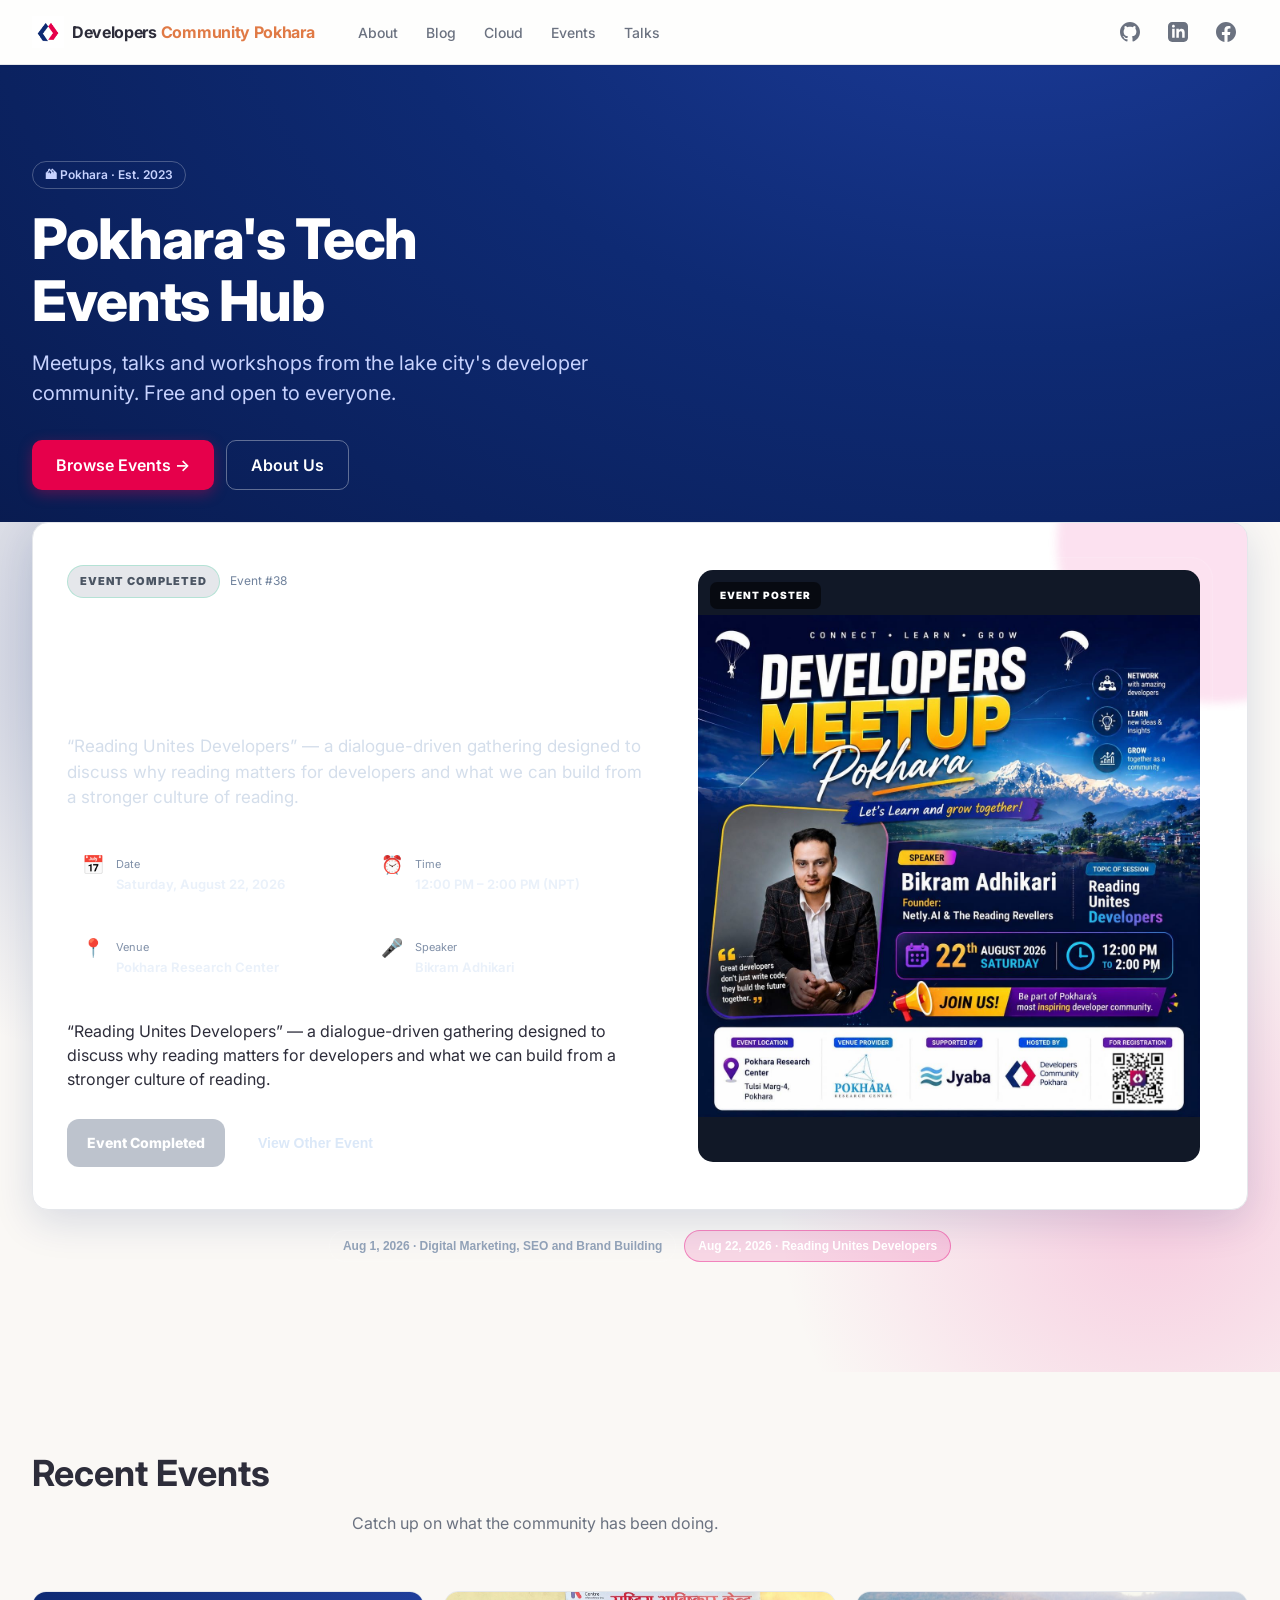
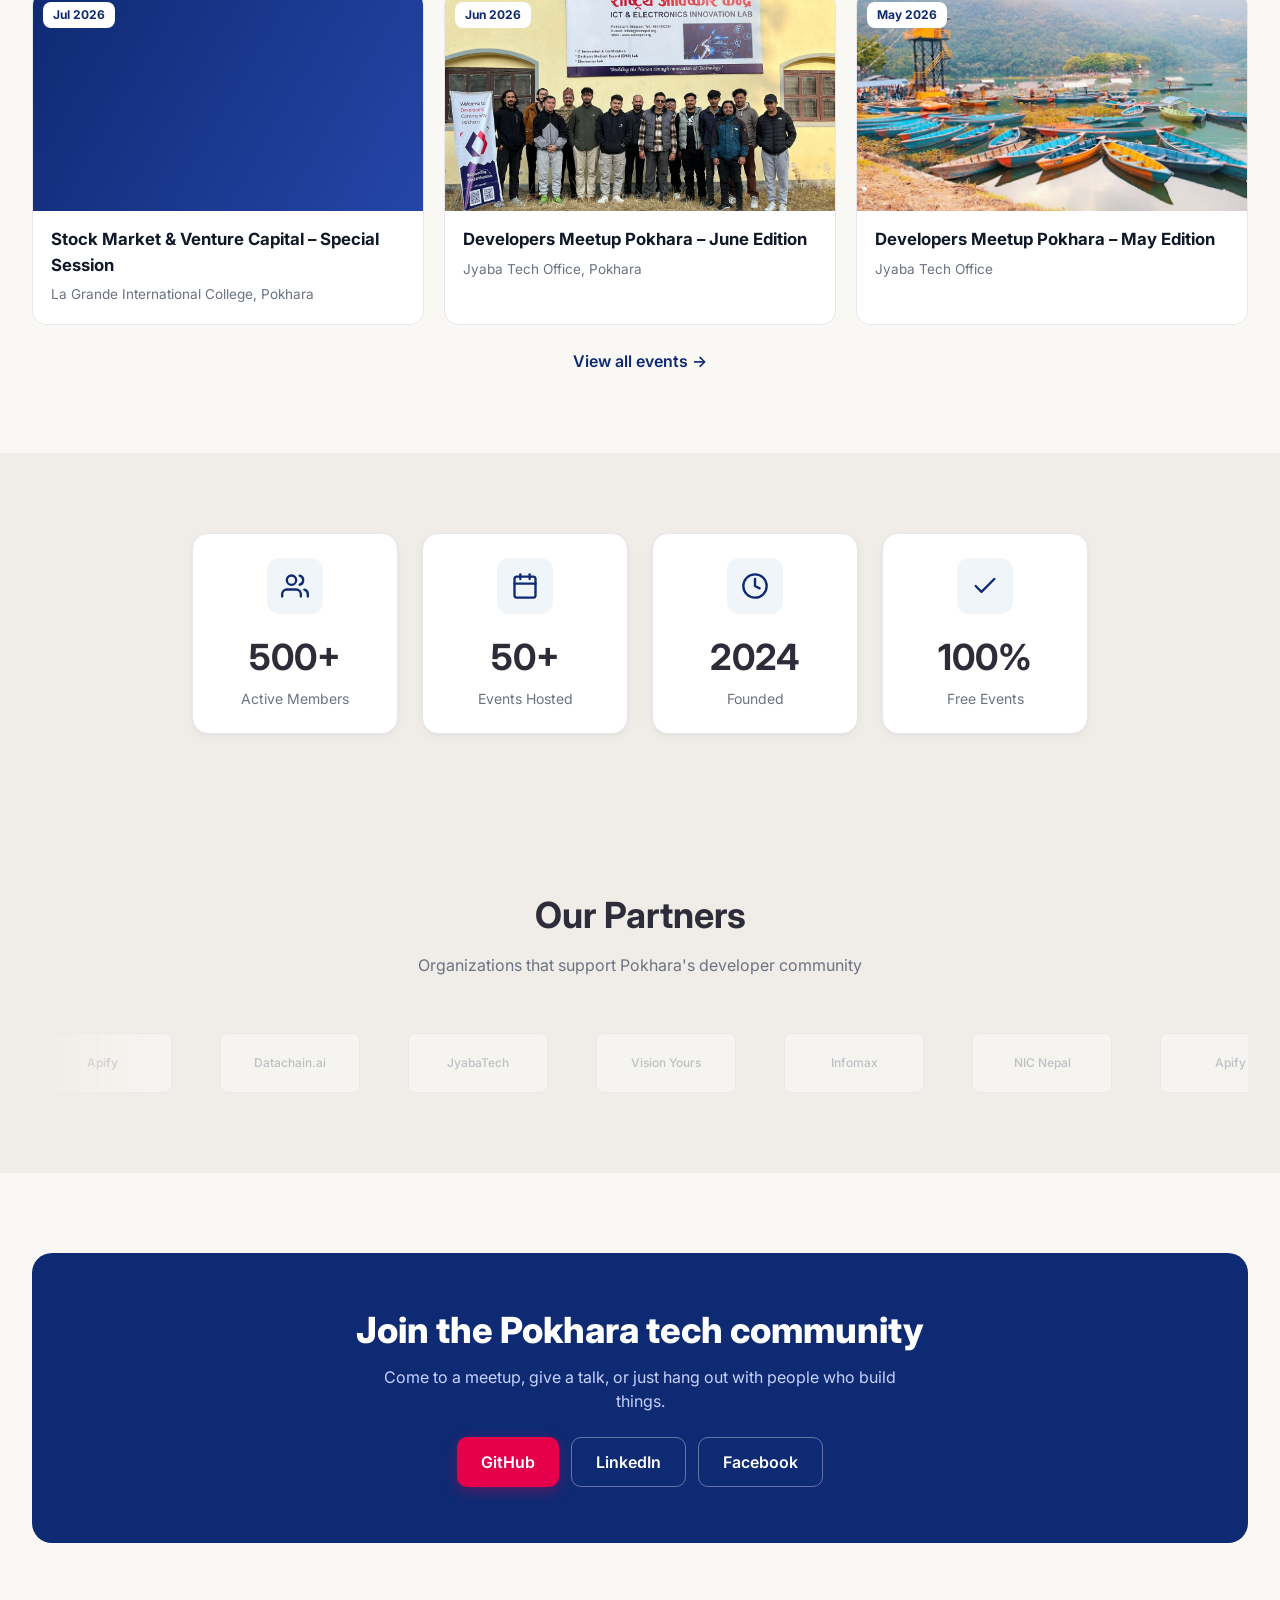
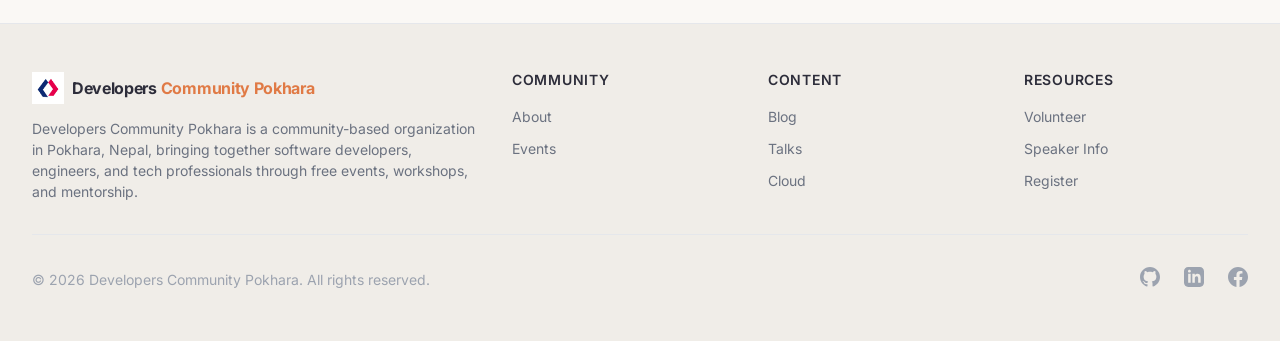
==== commit 1e9e04a9: "Add recent events grid and join CTA, drop values section" ====
--- a/index.html
+++ b/index.html
@@ -203,7 +203,51 @@
     </div>
   </section>
 
-
+  <!-- ===== RECENT EVENTS ===== -->
+  <section class="section">
+    <div class="container">
+      <div class="section__header">
+        <h2 class="section__title">Recent Events</h2>
+        <p class="section__subtitle">Catch up on what the community has been doing.</p>
+      </div>
+      <div class="event-grid-v2">
+        <a class="event-card-v2" href="events/event_details.html?slug=stock-market-vc-2026">
+          <div class="event-card-v2__media">
+            <span class="event-card-v2__date">Jul 2026</span>
+          </div>
+          <div class="event-card-v2__body">
+            <div class="event-card-v2__title">Stock Market &amp; Venture Capital &ndash; Special Session</div>
+            <div class="event-card-v2__meta">La Grande International College, Pokhara</div>
+          </div>
+        </a>
+        <a class="event-card-v2" href="events/event_details.html?slug=meetup-june-2026">
+          <div class="event-card-v2__media">
+            <img src="images/events/meetup-21-group.jpg" alt="Developers Meetup Pokhara – June Edition"
+              style="width:100%;height:100%;object-fit:cover" loading="lazy" />
+            <span class="event-card-v2__date">Jun 2026</span>
+          </div>
+          <div class="event-card-v2__body">
+            <div class="event-card-v2__title">Developers Meetup Pokhara &ndash; June Edition</div>
+            <div class="event-card-v2__meta">Jyaba Tech Office, Pokhara</div>
+          </div>
+        </a>
+        <a class="event-card-v2" href="events/event_details.html?slug=meetup-may-2026">
+          <div class="event-card-v2__media">
+            <img src="images/events/fewa-lake-pokhara.jpg" alt="Developers Meetup Pokhara – May Edition"
+              style="width:100%;height:100%;object-fit:cover" loading="lazy" />
+            <span class="event-card-v2__date">May 2026</span>
+          </div>
+          <div class="event-card-v2__body">
+            <div class="event-card-v2__title">Developers Meetup Pokhara &ndash; May Edition</div>
+            <div class="event-card-v2__meta">Jyaba Tech Office</div>
+          </div>
+        </a>
+      </div>
+      <p style="text-align:center;margin-top:1.5rem;">
+        <a href="events.html" style="color:var(--lake);font-weight:600;">View all events &rarr;</a>
+      </p>
+    </div>
+  </section>
 
   <!-- ===== STATS ===== -->
   <section class="section section--alt">
@@ -260,52 +304,6 @@
     </div>
   </section>
 
-  <!-- ===== VALUES ===== -->
-  <section class="section">
-    <div class="container">
-      <div class="section__header text-center">
-        <h2 class="section__title">Our Values</h2>
-        <p class="section__subtitle">What drives the Developers Community Pokhara community in Pokhara</p>
-      </div>
-      <div class="features-grid">
-        <div class="feature-card">
-          <div class="feature-card__icon">
-            <svg viewBox="0 0 24 24" fill="none" stroke="currentColor" stroke-width="2" stroke-linecap="round"
-              stroke-linejoin="round">
-              <path d="M12 22s8-4 8-10V5l-8-3-8 3v7c0 6 8 10 8 10z"></path>
-            </svg>
-          </div>
-          <h3 class="feature-card__title">Community First</h3>
-          <p class="feature-card__text">We believe in the power of community. Every event, workshop, and resource is
-            designed to bring Pokhara's developers together to learn, share, and grow.</p>
-        </div>
-        <div class="feature-card">
-          <div class="feature-card__icon">
-            <svg viewBox="0 0 24 24" fill="none" stroke="currentColor" stroke-width="2" stroke-linecap="round"
-              stroke-linejoin="round">
-              <path d="M22 12h-4l-3 9L9 3l-3 9H2"></path>
-            </svg>
-          </div>
-          <h3 class="feature-card__title">Accessible to All</h3>
-          <p class="feature-card__text">All of our events and resources are completely free. We strive to remove
-            barriers to entry and make tech education accessible to everyone in Pokhara.</p>
-        </div>
-        <div class="feature-card">
-          <div class="feature-card__icon">
-            <svg viewBox="0 0 24 24" fill="none" stroke="currentColor" stroke-width="2" stroke-linecap="round"
-              stroke-linejoin="round">
-              <circle cx="12" cy="12" r="10"></circle>
-              <path d="M16.5 7.5C14.5 5.5 11 6 9.5 8.5 8 11 8.5 14.5 10 16c1.5 1.5 4 2.5 6 0s1.5-5.5 0-7.5z"></path>
-            </svg>
-          </div>
-          <h3 class="feature-card__title">Quality Content</h3>
-          <p class="feature-card__text">From hands-on workshops to expert talks, we curate high-quality content that
-            helps developers at every stage of their journey.</p>
-        </div>
-      </div>
-    </div>
-  </section>
-
   <!-- ===== SPONSOR MARQUEE ===== -->
   <section class="section section--alt">
     <div class="container">
@@ -379,6 +377,24 @@
                 NIC Nepal</div>
             </div>
           </div>
+        </div>
+      </div>
+    </div>
+  </section>
+
+  <!-- ===== JOIN CTA ===== -->
+  <section class="section">
+    <div class="container">
+      <div class="cta-panel-v2">
+        <h2>Join the Pokhara tech community</h2>
+        <p>Come to a meetup, give a talk, or just hang out with people who build things.</p>
+        <div class="cta-panel-v2__actions">
+          <a href="https://github.com/dev-community-pokhara" target="_blank" rel="noopener noreferrer"
+            class="btn-v2 btn-v2--crimson">GitHub</a>
+          <a href="https://www.linkedin.com/company/developers-community-pokhara" target="_blank"
+            rel="noopener noreferrer" class="btn-v2 btn-v2--outline">LinkedIn</a>
+          <a href="https://www.facebook.com/groups/developerscommunityinpokhara" target="_blank"
+            rel="noopener noreferrer" class="btn-v2 btn-v2--outline">Facebook</a>
         </div>
       </div>
     </div>
@@ -429,7 +445,7 @@
         </div>
       </div>
       <div class="td-footer__bottom">
-        <p class="td-footer__copyright">&copy; 2026 Developers Community Pokhara. All rights reserved.</p>
+        <p class="td-footer__copyright">&copy; <span id="year">2026</span> Developers Community Pokhara. All rights reserved.</p>
         <div class="td-footer__socials">
           <a class="td-footer__social-link" href="https://github.com/dev-community-pokhara" target="_blank"
             rel="noopener noreferrer" aria-label="GitHub">
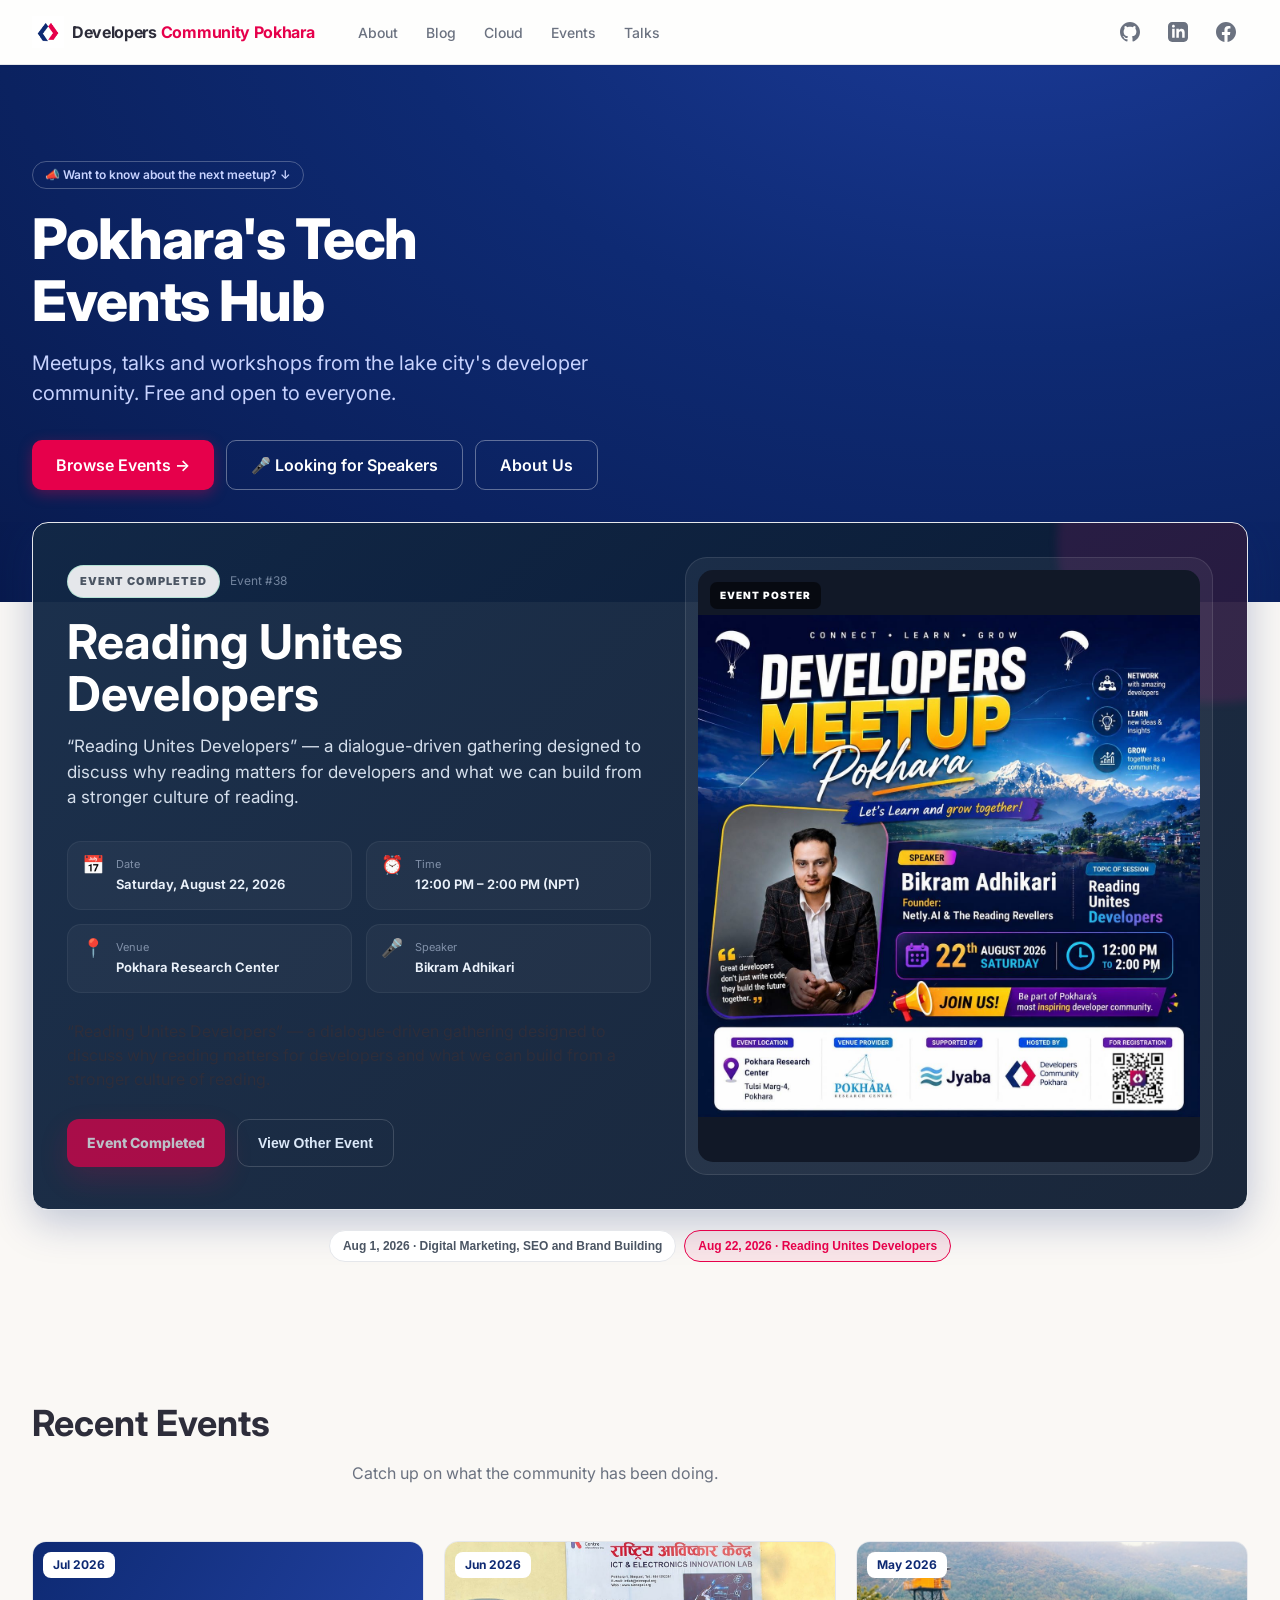
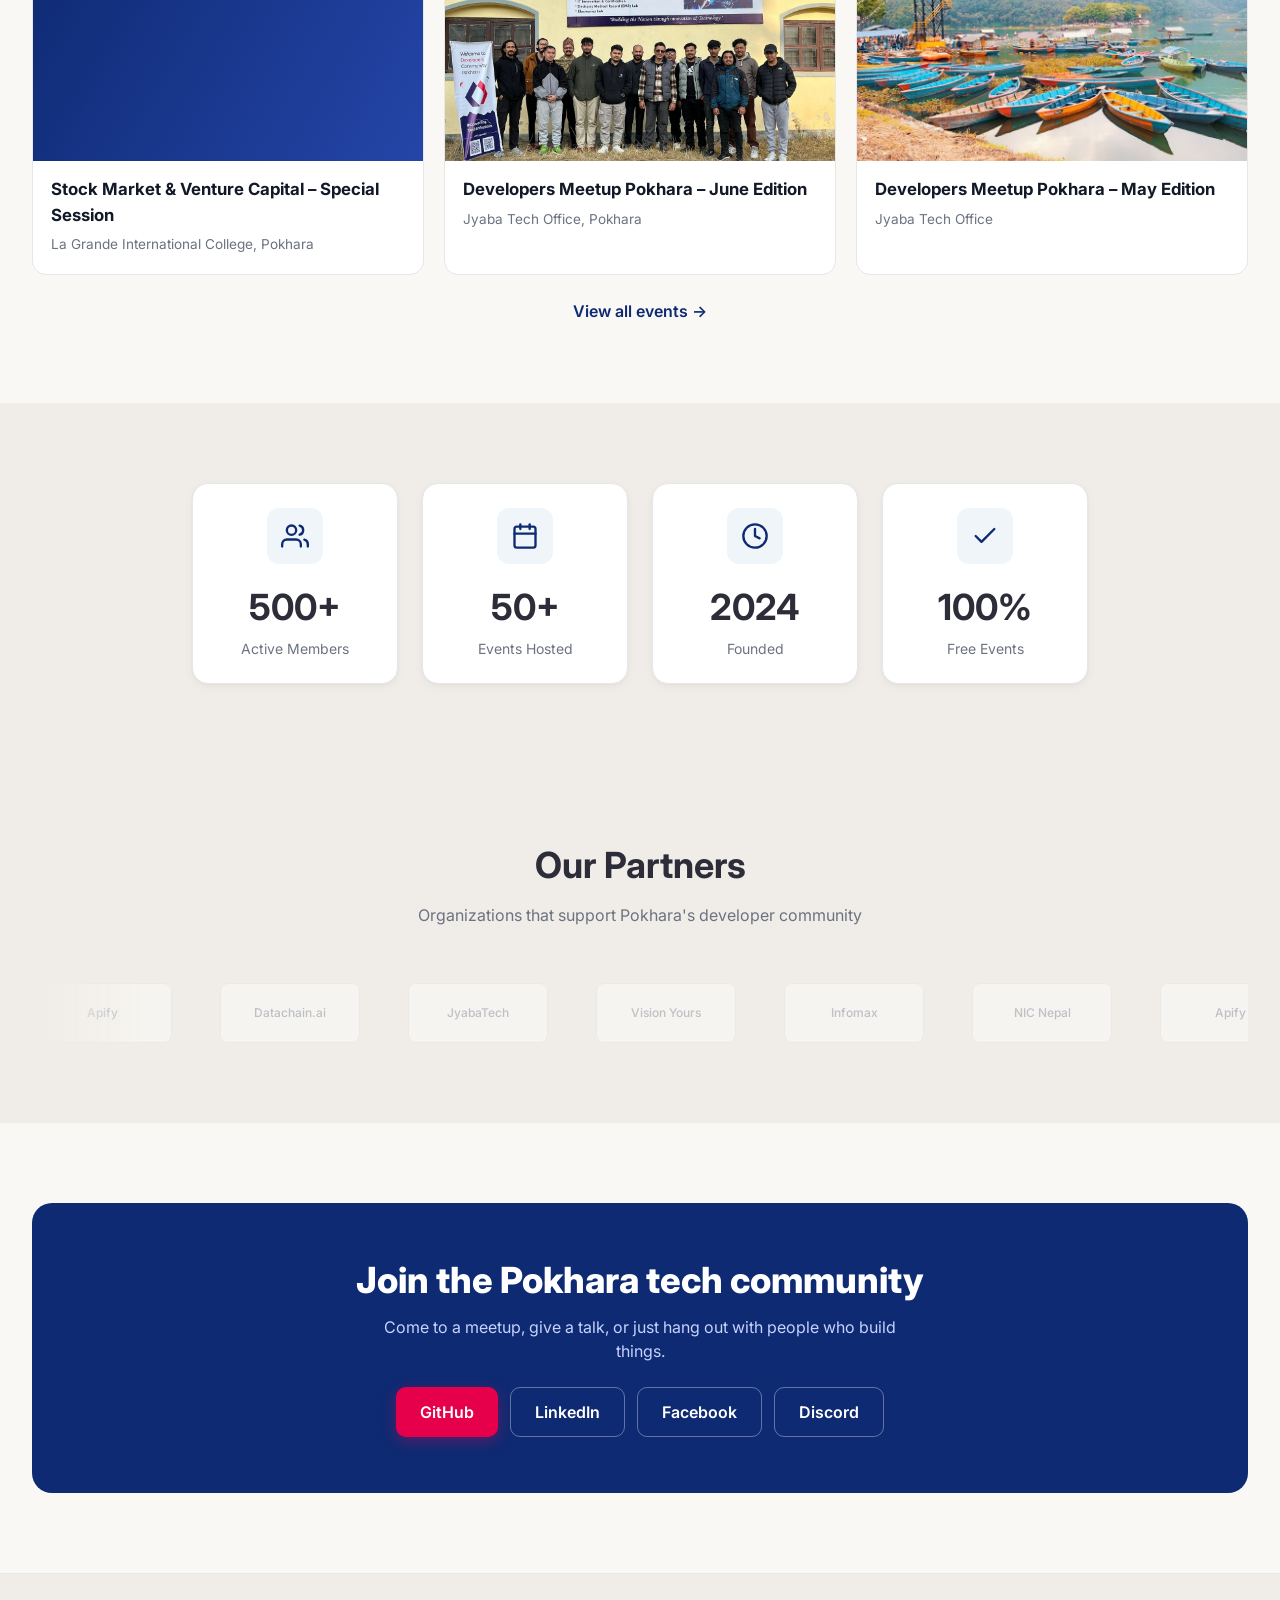
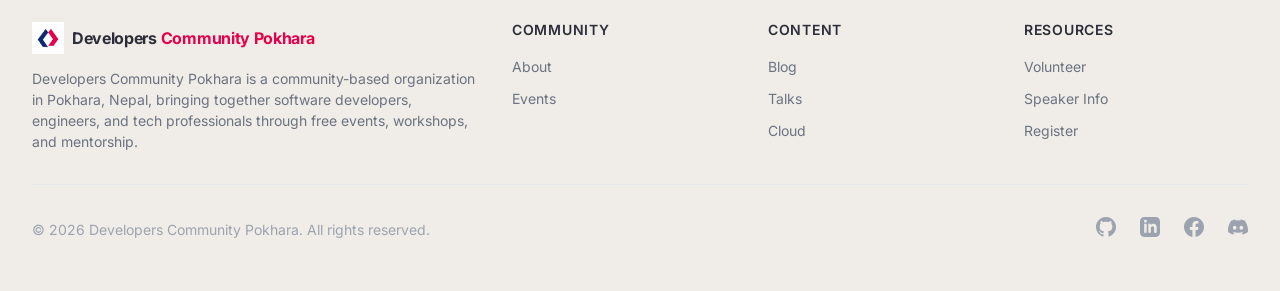
==== commit a3f12e67: "Polish event card, add Discord link and speaker dialog" ====
--- a/index.html
+++ b/index.html
@@ -116,12 +116,13 @@
 
   <section class="hero-v2">
     <div class="container">
-      <span class="hero-v2__badge">🏔 Pokhara · Est. 2023</span>
+      <a class="hero-v2__badge hero-v2__badge--link" href="#events">📣 Want to know about the next meetup? ↓</a>
       <h1 class="hero-v2__title">Pokhara's Tech<br>Events Hub</h1>
       <p class="hero-v2__subtitle">Meetups, talks and workshops from the lake city's developer community. Free and open
         to everyone.</p>
       <div class="hero-v2__actions">
         <a href="events.html" class="btn-v2 btn-v2--crimson">Browse Events →</a>
+        <button type="button" class="btn-v2 btn-v2--outline" id="speakerDialogBtn">🎤 Looking for Speakers</button>
         <a href="about.html" class="btn-v2 btn-v2--outline">About Us</a>
       </div>
     </div>
@@ -193,7 +194,7 @@
 
         <div class="poster-wrapper">
           <div class="poster-label" id="posterLabel">EVENT POSTER</div>
-          <img id="eventPoster" src="event-poster.jpg" alt="Developers Community Pokhara event poster" />
+          <img id="eventPoster" src="images/event-poster.jpg" alt="Developers Community Pokhara event poster" />
         </div>
 
       </article>
@@ -395,6 +396,8 @@
             rel="noopener noreferrer" class="btn-v2 btn-v2--outline">LinkedIn</a>
           <a href="https://www.facebook.com/groups/developerscommunityinpokhara" target="_blank"
             rel="noopener noreferrer" class="btn-v2 btn-v2--outline">Facebook</a>
+          <a href="https://discord.gg/6EjtZraef" target="_blank" rel="noopener noreferrer"
+            class="btn-v2 btn-v2--outline">Discord</a>
         </div>
       </div>
     </div>
@@ -472,6 +475,14 @@
               </path>
             </svg>
           </a>
+          <a class="td-footer__social-link" href="https://discord.gg/6EjtZraef" target="_blank"
+            rel="noopener noreferrer" aria-label="Discord">
+            <svg viewBox="0 0 24 24" fill="currentColor">
+              <path
+                d="M20.317 4.37a19.79 19.79 0 0 0-4.885-1.515.074.074 0 0 0-.079.037c-.21.375-.444.864-.608 1.25a18.27 18.27 0 0 0-5.487 0 12.64 12.64 0 0 0-.617-1.25.077.077 0 0 0-.079-.037A19.736 19.736 0 0 0 3.677 4.37a.07.07 0 0 0-.032.027C.533 9.046-.32 13.58.099 18.057a.082.082 0 0 0 .031.057 19.9 19.9 0 0 0 5.993 3.03.078.078 0 0 0 .084-.028c.462-.63.874-1.295 1.226-1.994a.076.076 0 0 0-.041-.106 13.107 13.107 0 0 1-1.872-.892.077.077 0 0 1-.008-.128c.126-.094.252-.192.372-.291a.074.074 0 0 1 .077-.01c3.928 1.793 8.18 1.793 12.062 0a.074.074 0 0 1 .078.01c.12.098.246.198.373.292a.077.077 0 0 1-.006.127 12.299 12.299 0 0 1-1.873.892.077.077 0 0 0-.041.107c.36.698.772 1.362 1.225 1.993a.076.076 0 0 0 .084.028 19.839 19.839 0 0 0 6.002-3.03.077.077 0 0 0 .032-.054c.5-5.177-.838-9.674-3.549-13.66a.061.061 0 0 0-.031-.03zM8.02 15.33c-1.183 0-2.157-1.085-2.157-2.419 0-1.333.956-2.419 2.157-2.419 1.21 0 2.176 1.096 2.157 2.42 0 1.333-.956 2.418-2.157 2.418zm7.975 0c-1.183 0-2.157-1.085-2.157-2.419 0-1.333.955-2.419 2.157-2.419 1.21 0 2.176 1.096 2.157 2.42 0 1.333-.946 2.418-2.157 2.418z">
+              </path>
+            </svg>
+          </a>
         </div>
       </div>
     </div>
@@ -488,6 +499,24 @@
     });
   </script>
 
+  <dialog id="speakerDialog" class="speaker-dialog">
+    <h3>Become a Speaker</h3>
+    <p>We're always looking for speakers for upcoming meetups — first-time speakers welcome. Share a project, a
+      lesson learned, or a deep dive into something you love.</p>
+    <div class="speaker-dialog__actions">
+      <a href="https://discord.gg/6EjtZraef" target="_blank" rel="noopener noreferrer"
+        class="btn-v2 btn-v2--crimson">Join our Discord</a>
+      <a href="talks.html" class="btn-v2 btn-v2--ghost">Speaker Info</a>
+      <button type="button" class="btn-v2 btn-v2--ghost" id="speakerDialogClose">Close</button>
+    </div>
+  </dialog>
+  <script>
+    const speakerDialog = document.getElementById('speakerDialog');
+    document.getElementById('speakerDialogBtn').addEventListener('click', () => speakerDialog.showModal());
+    document.getElementById('speakerDialogClose').addEventListener('click', () => speakerDialog.close());
+    speakerDialog.addEventListener('click', (e) => { if (e.target === speakerDialog) speakerDialog.close(); });
+  </script>
+
 </body>
 
 </html>
--- a/css/style.css
+++ b/css/style.css
@@ -11,9 +11,9 @@
   --lake-dark: #081A4D;
   --crimson: #E6004B;
   --crimson-light: #FF5C8A;
-  --sunset: #E07A45;
-  --sunset-light: #F09A65;
-  --sunset-dark: #C06030;
+  --sunset: #E6004B;
+  --sunset-light: #FF5C8A;
+  --sunset-dark: #B8003C;
   --mountain: #4A7C6F;
   --mountain-light: #6BA08A;
   --mountain-dark: #3A6C5F;
@@ -2679,14 +2679,35 @@
   margin-top: clamp(-5rem, -8vw, -3rem);
   position: relative;
   z-index: 2;
-  padding-top: 0;
+  min-height: auto;
+  padding: 0 0 60px;
+  background: transparent;
+}
+
+.events-section--overlap::before {
+  display: none;
 }
 
 .events-section--overlap .event-card {
-  box-shadow: 0 12px 40px rgba(14, 42, 115, 0.14);
+  box-shadow: 0 12px 40px rgba(14, 42, 115, 0.25);
+  border-radius: 1rem;
+}
+
+.events-section--overlap .primary-btn {
+  background: var(--crimson);
+  box-shadow: 0 12px 30px rgba(230, 0, 75, 0.25);
+}
+
+.events-section--overlap .event-nav-btn {
   border: 1px solid var(--border);
-  border-radius: 1rem;
   background: var(--card-bg);
+  color: var(--gray-600);
+}
+
+.events-section--overlap .event-nav-btn.active {
+  color: var(--crimson);
+  border-color: var(--crimson);
+  background: rgba(230, 0, 75, 0.08);
 }
 
 .events-section--overlap .event-status {
@@ -2810,6 +2831,65 @@
   margin: 0 auto;
 }
 
+/* --- Speaker dialog --- */
+.speaker-dialog {
+  margin: auto;
+  border: none;
+  border-radius: 1rem;
+  padding: 2rem;
+  max-width: 26rem;
+  width: calc(100% - 2rem);
+  box-shadow: 0 24px 60px rgba(14, 42, 115, 0.3);
+}
+
+.speaker-dialog::backdrop {
+  background: rgba(8, 26, 77, 0.6);
+}
+
+.speaker-dialog h3 {
+  font-size: 1.35rem;
+  font-weight: 800;
+  color: var(--gray-900);
+  margin-bottom: 0.5rem;
+}
+
+.speaker-dialog p {
+  color: var(--text-secondary);
+  margin-bottom: 1.25rem;
+}
+
+.speaker-dialog__actions {
+  display: flex;
+  gap: 0.625rem;
+  flex-wrap: wrap;
+}
+
+.btn-v2--ghost {
+  border: 1px solid var(--border);
+  color: var(--gray-700);
+  background: none;
+  cursor: pointer;
+}
+
+.btn-v2--ghost:hover {
+  background: var(--gray-100);
+}
+
+.hero-v2__actions button.btn-v2 {
+  background: transparent;
+  cursor: pointer;
+  font-family: inherit;
+}
+
+.hero-v2__badge--link {
+  text-decoration: none;
+  transition: background 0.15s ease;
+}
+
+.hero-v2__badge--link:hover {
+  background: rgba(255, 255, 255, 0.1);
+}
+
 /* --- Mobile --- */
 @media (max-width: 480px) {
   .hero-v2__actions .btn-v2 {
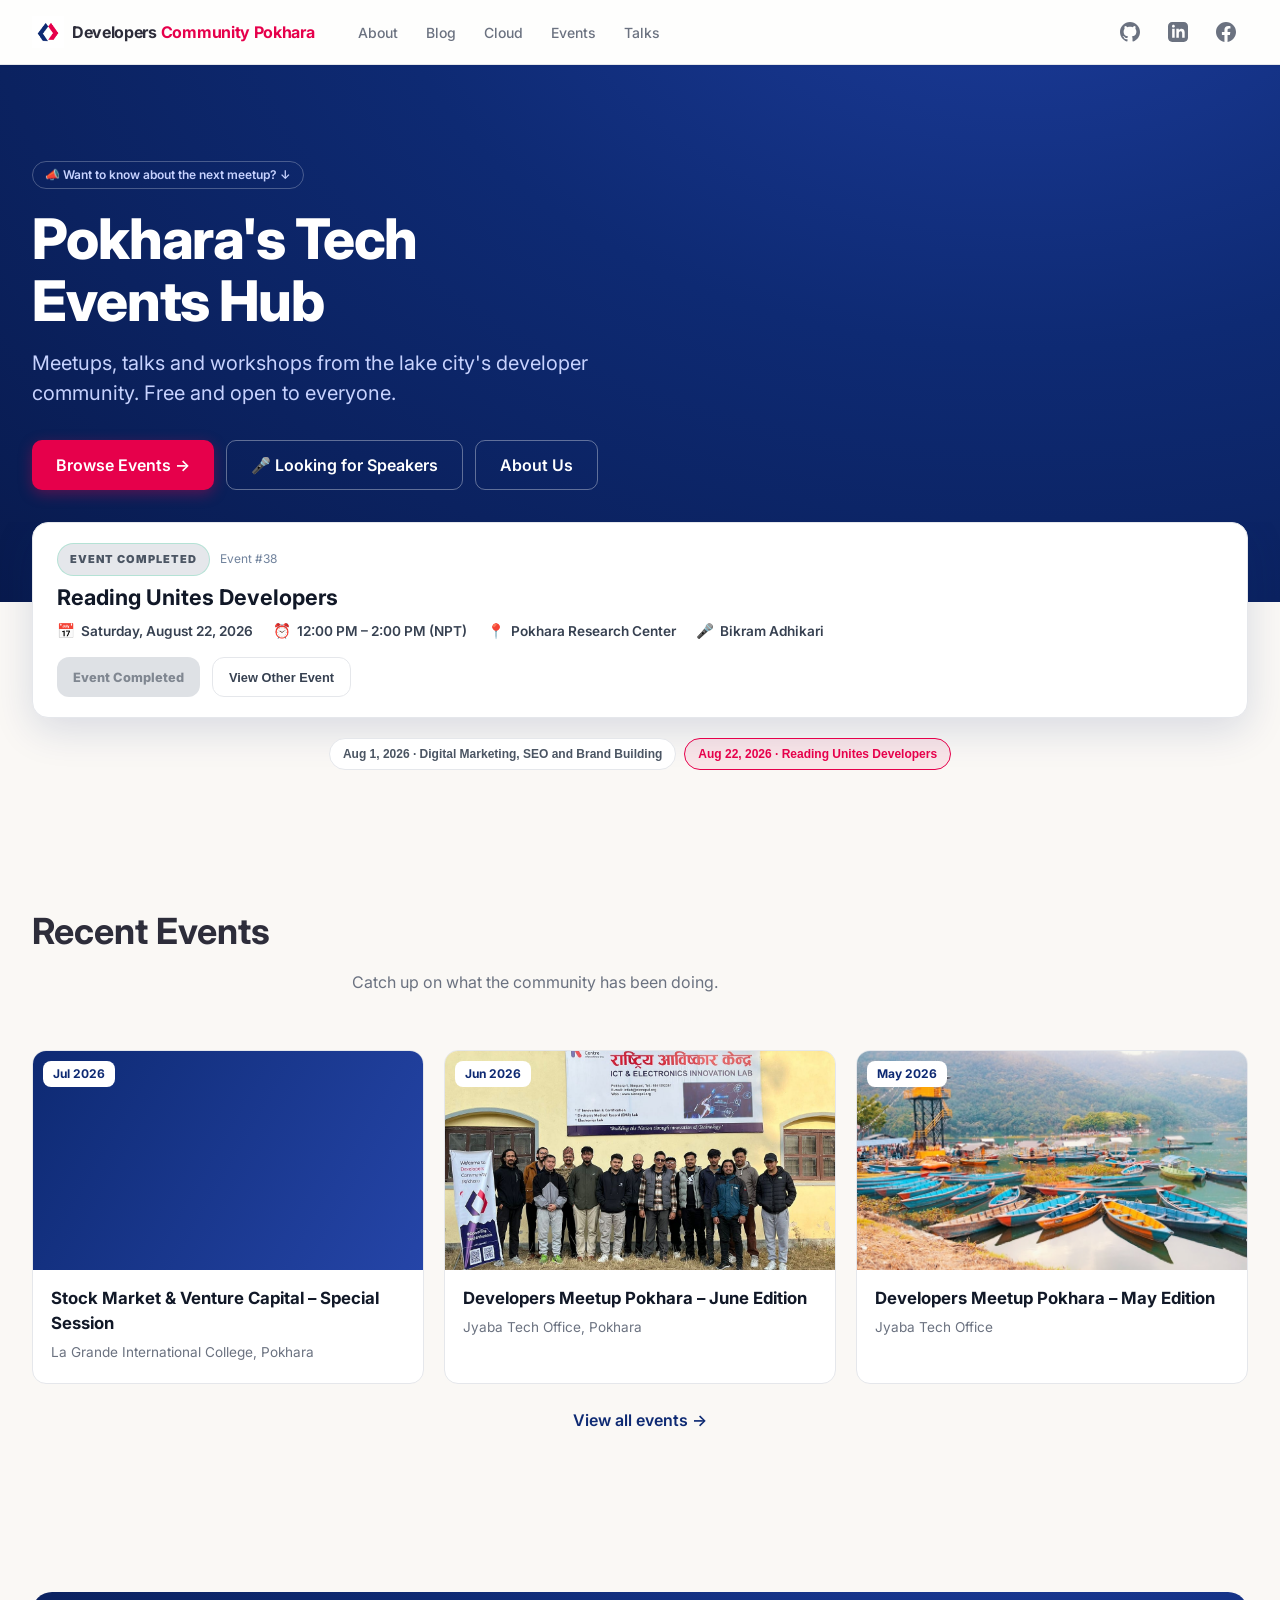
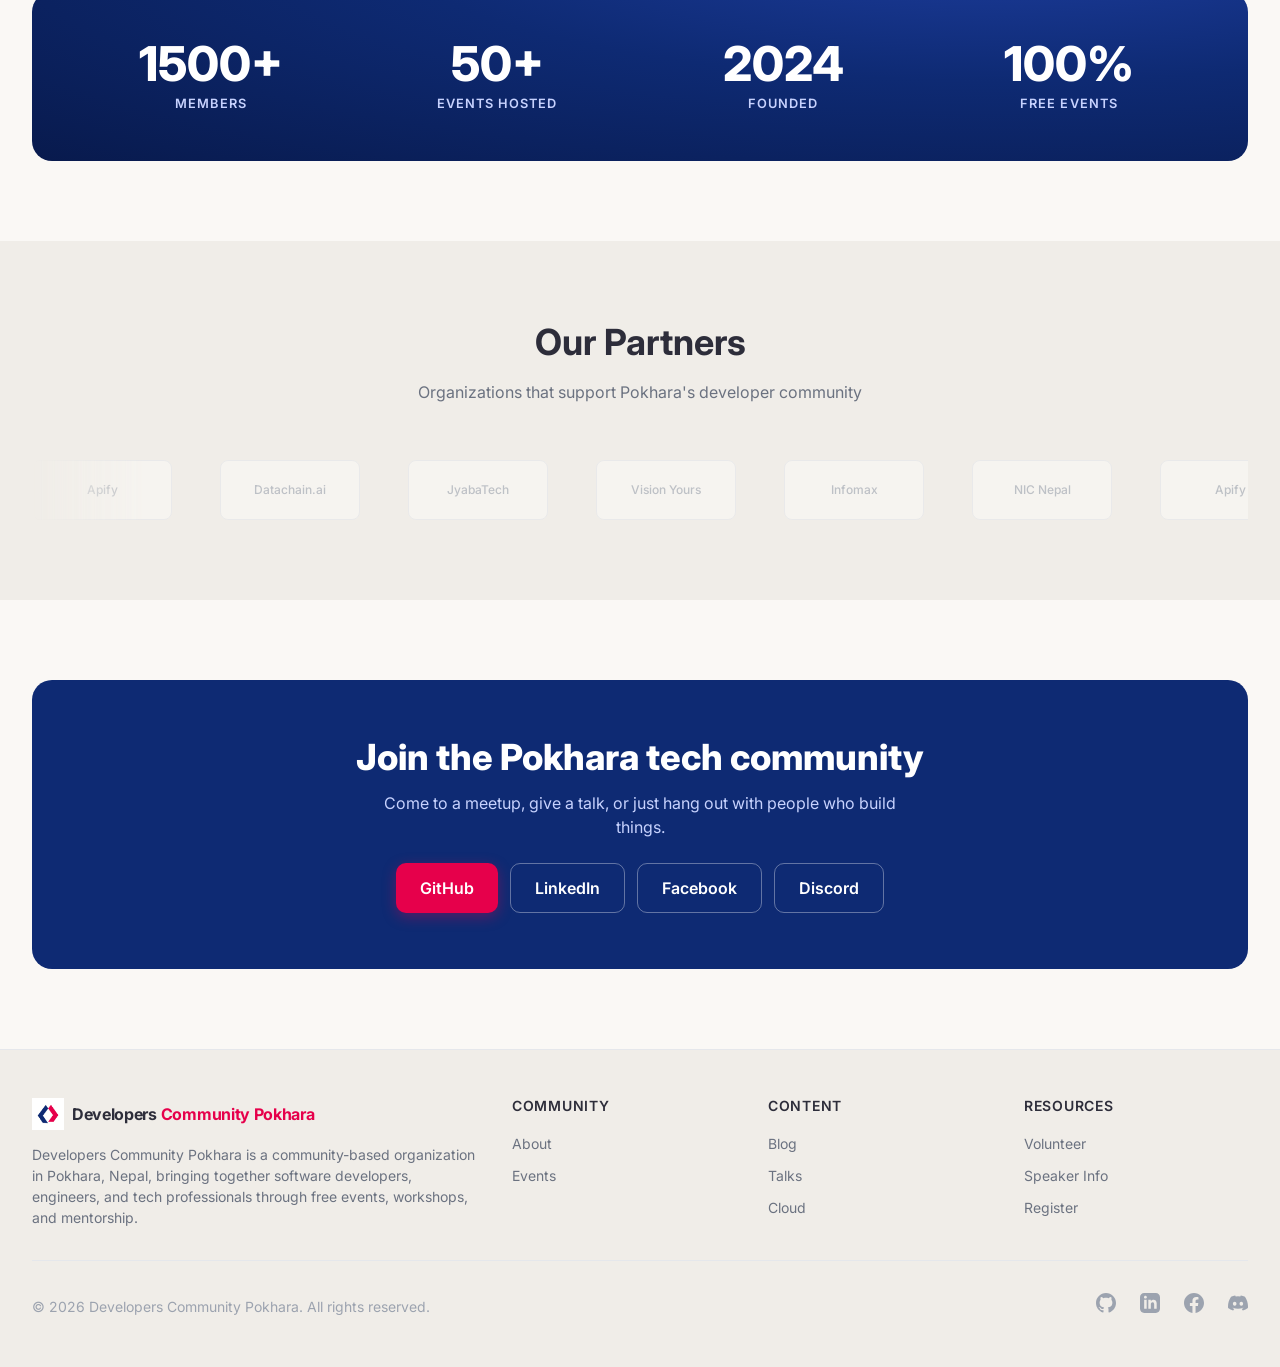
==== commit 59d8748d: "Redesign stats band, update member count to 1500+" ====
--- a/index.html
+++ b/index.html
@@ -223,8 +223,7 @@
         </a>
         <a class="event-card-v2" href="events/event_details.html?slug=meetup-june-2026">
           <div class="event-card-v2__media">
-            <img src="images/events/meetup-21-group.jpg" alt="Developers Meetup Pokhara – June Edition"
-              style="width:100%;height:100%;object-fit:cover" loading="lazy" />
+            <img src="images/events/meetup-21-group.jpg" alt="" loading="lazy" />
             <span class="event-card-v2__date">Jun 2026</span>
           </div>
           <div class="event-card-v2__body">
@@ -234,8 +233,7 @@
         </a>
         <a class="event-card-v2" href="events/event_details.html?slug=meetup-may-2026">
           <div class="event-card-v2__media">
-            <img src="images/events/fewa-lake-pokhara.jpg" alt="Developers Meetup Pokhara – May Edition"
-              style="width:100%;height:100%;object-fit:cover" loading="lazy" />
+            <img src="images/events/fewa-lake-pokhara.jpg" alt="" loading="lazy" />
             <span class="event-card-v2__date">May 2026</span>
           </div>
           <div class="event-card-v2__body">
@@ -251,55 +249,24 @@
   </section>
 
   <!-- ===== STATS ===== -->
-  <section class="section section--alt">
-    <div class="container">
-      <div class="stats-grid">
-        <div class="stat-card">
-          <div class="stat-card__icon">
-            <svg viewBox="0 0 24 24" fill="none" stroke="currentColor" stroke-width="2" stroke-linecap="round"
-              stroke-linejoin="round">
-              <path d="M17 21v-2a4 4 0 0 0-4-4H5a4 4 0 0 0-4 4v2"></path>
-              <circle cx="9" cy="7" r="4"></circle>
-              <path d="M23 21v-2a4 4 0 0 0-3-3.87"></path>
-              <path d="M16 3.13a4 4 0 0 1 0 7.75"></path>
-            </svg>
-          </div>
-          <div class="stat-card__number">500+</div>
-          <div class="stat-card__label">Active Members</div>
-        </div>
-        <div class="stat-card">
-          <div class="stat-card__icon">
-            <svg viewBox="0 0 24 24" fill="none" stroke="currentColor" stroke-width="2" stroke-linecap="round"
-              stroke-linejoin="round">
-              <path d="M8 2v4"></path>
-              <path d="M16 2v4"></path>
-              <rect x="3" y="4" width="18" height="18" rx="2"></rect>
-              <path d="M3 10h18"></path>
-            </svg>
-          </div>
-          <div class="stat-card__number">50+</div>
-          <div class="stat-card__label">Events Hosted</div>
-        </div>
-        <div class="stat-card">
-          <div class="stat-card__icon">
-            <svg viewBox="0 0 24 24" fill="none" stroke="currentColor" stroke-width="2" stroke-linecap="round"
-              stroke-linejoin="round">
-              <circle cx="12" cy="12" r="10"></circle>
-              <polyline points="12 6 12 12 16 14"></polyline>
-            </svg>
-          </div>
-          <div class="stat-card__number">2024</div>
-          <div class="stat-card__label">Founded</div>
-        </div>
-        <div class="stat-card">
-          <div class="stat-card__icon">
-            <svg viewBox="0 0 24 24" fill="none" stroke="currentColor" stroke-width="2" stroke-linecap="round"
-              stroke-linejoin="round">
-              <polyline points="20 6 9 17 4 12"></polyline>
-            </svg>
-          </div>
-          <div class="stat-card__number">100%</div>
-          <div class="stat-card__label">Free Events</div>
+  <section class="section">
+    <div class="container">
+      <div class="stats-v2">
+        <div class="stats-v2__item">
+          <div class="stats-v2__number">1500+</div>
+          <div class="stats-v2__label">Members</div>
+        </div>
+        <div class="stats-v2__item">
+          <div class="stats-v2__number">50+</div>
+          <div class="stats-v2__label">Events Hosted</div>
+        </div>
+        <div class="stats-v2__item">
+          <div class="stats-v2__number">2024</div>
+          <div class="stats-v2__label">Founded</div>
+        </div>
+        <div class="stats-v2__item">
+          <div class="stats-v2__number">100%</div>
+          <div class="stats-v2__label">Free Events</div>
         </div>
       </div>
     </div>
@@ -488,26 +455,19 @@
     </div>
   </footer>
 
-  <!-- Mobile menu toggle -->
-   <script src="js/script.js"></script>
-  <script>
-    document.querySelector('.td-header__hamburger')?.addEventListener('click', function () {
-      const menu = document.querySelector('.td-header__mobile-menu');
-      const expanded = this.getAttribute('aria-expanded') === 'true';
-      this.setAttribute('aria-expanded', !expanded);
-      menu.classList.toggle('td-header__mobile-menu--open');
-    });
-  </script>
-
-  <dialog id="speakerDialog" class="speaker-dialog">
-    <h3>Become a Speaker</h3>
-    <p>We're always looking for speakers for upcoming meetups — first-time speakers welcome. Share a project, a
-      lesson learned, or a deep dive into something you love.</p>
-    <div class="speaker-dialog__actions">
-      <a href="https://discord.gg/6EjtZraef" target="_blank" rel="noopener noreferrer"
-        class="btn-v2 btn-v2--crimson">Join our Discord</a>
-      <a href="talks.html" class="btn-v2 btn-v2--ghost">Speaker Info</a>
-      <button type="button" class="btn-v2 btn-v2--ghost" id="speakerDialogClose">Close</button>
+  <script src="js/script.js"></script>
+
+  <dialog id="speakerDialog" class="speaker-dialog" aria-labelledby="speakerDialogTitle">
+    <div class="speaker-dialog__inner">
+      <h3 id="speakerDialogTitle">Become a Speaker</h3>
+      <p>We're always looking for speakers for upcoming meetups — first-time speakers welcome. Share a project, a
+        lesson learned, or a deep dive into something you love.</p>
+      <div class="speaker-dialog__actions">
+        <a href="https://discord.gg/6EjtZraef" target="_blank" rel="noopener noreferrer"
+          class="btn-v2 btn-v2--crimson">Join our Discord</a>
+        <a href="talks.html" class="btn-v2 btn-v2--ghost">Speaker Info</a>
+        <button type="button" class="btn-v2 btn-v2--ghost" id="speakerDialogClose">Close</button>
+      </div>
     </div>
   </dialog>
   <script>
--- a/css/style.css
+++ b/css/style.css
@@ -385,13 +385,13 @@
   color: var(--white);
   text-transform: uppercase;
   letter-spacing: 0.025em;
-  box-shadow: 0 4px 6px -1px rgba(224, 122, 69, 0.25);
+  box-shadow: 0 4px 6px -1px rgba(230, 0, 75, 0.25);
 }
 
 .td-button--primary:hover:not(:disabled):not(.td-button--loading) {
   background: var(--sunset-light);
   transform: translateY(-1px);
-  box-shadow: 0 6px 10px -2px rgba(224, 122, 69, 0.3);
+  box-shadow: 0 6px 10px -2px rgba(230, 0, 75, 0.3);
 }
 
 .td-button--primary:active:not(:disabled):not(.td-button--loading) {
@@ -1305,7 +1305,7 @@
   position: absolute;
   width: 3rem;
   height: 3rem;
-  background: rgba(224, 122, 69, 0.9);
+  background: rgba(230, 0, 75, 0.9);
   border-radius: 50%;
   display: flex;
   align-items: center;
@@ -2689,13 +2689,87 @@
 }
 
 .events-section--overlap .event-card {
-  box-shadow: 0 12px 40px rgba(14, 42, 115, 0.25);
+  display: block;
+  padding: 1.25rem 1.5rem;
   border-radius: 1rem;
+  background: var(--card-bg);
+  border: 1px solid var(--border);
+  box-shadow: 0 12px 40px rgba(14, 42, 115, 0.14);
+}
+
+.events-section--overlap .event-card::after {
+  display: none;
+}
+
+.events-section--overlap .poster-wrapper,
+.events-section--overlap .event-subtitle,
+.events-section--overlap .event-description,
+.events-section--overlap .detail small {
+  display: none;
+}
+
+.events-section--overlap .event-info {
+  padding: 0;
+}
+
+.events-section--overlap .event-info h2 {
+  color: var(--gray-900);
+  font-size: 1.35rem;
+  margin-bottom: 0.75rem;
+  max-width: none;
+}
+
+.events-section--overlap .status-row {
+  margin-bottom: 0.625rem;
+}
+
+.events-section--overlap .event-details {
+  display: flex;
+  flex-wrap: wrap;
+  gap: 0.5rem 1.25rem;
+  margin-bottom: 1rem;
+}
+
+.events-section--overlap .detail {
+  background: none;
+  border: none;
+  padding: 0;
+  align-items: center;
+  gap: 0.375rem;
+}
+
+.events-section--overlap .detail strong {
+  color: var(--gray-700);
+  font-weight: 600;
+  font-size: 0.85rem;
+}
+
+.events-section--overlap .icon {
+  font-size: 0.9rem;
+}
+
+.events-section--overlap .primary-btn,
+.events-section--overlap .secondary-btn {
+  min-height: 40px;
+  padding: 0 1rem;
+  font-size: 0.8rem;
 }
 
 .events-section--overlap .primary-btn {
   background: var(--crimson);
-  box-shadow: 0 12px 30px rgba(230, 0, 75, 0.25);
+  box-shadow: 0 6px 16px rgba(230, 0, 75, 0.25);
+}
+
+.events-section--overlap .primary-btn.disabled,
+.events-section--overlap .primary-btn[disabled] {
+  background: var(--gray-300);
+  color: var(--gray-600);
+  box-shadow: none;
+}
+
+.events-section--overlap .secondary-btn {
+  color: var(--gray-700);
+  border-color: var(--border);
 }
 
 .events-section--overlap .event-nav-btn {
@@ -2831,15 +2905,46 @@
   margin: 0 auto;
 }
 
+/* --- Stats band --- */
+.stats-v2 {
+  background: radial-gradient(ellipse at 80% -30%, #1d3d9e 0%, var(--lake) 45%, var(--lake-dark) 100%);
+  border-radius: 1.25rem;
+  padding: clamp(2rem, 5vw, 3rem);
+  display: grid;
+  grid-template-columns: repeat(auto-fit, minmax(140px, 1fr));
+  gap: 1.5rem;
+  text-align: center;
+}
+
+.stats-v2__number {
+  font-size: clamp(2rem, 5vw, 3rem);
+  font-weight: 800;
+  color: var(--white);
+  line-height: 1;
+  margin-bottom: 0.375rem;
+}
+
+.stats-v2__label {
+  color: #c7d2fe;
+  font-size: 0.8rem;
+  font-weight: 600;
+  text-transform: uppercase;
+  letter-spacing: 0.08em;
+}
+
 /* --- Speaker dialog --- */
 .speaker-dialog {
   margin: auto;
   border: none;
   border-radius: 1rem;
-  padding: 2rem;
+  padding: 0;
   max-width: 26rem;
   width: calc(100% - 2rem);
   box-shadow: 0 24px 60px rgba(14, 42, 115, 0.3);
+}
+
+.speaker-dialog__inner {
+  padding: 2rem;
 }
 
 .speaker-dialog::backdrop {
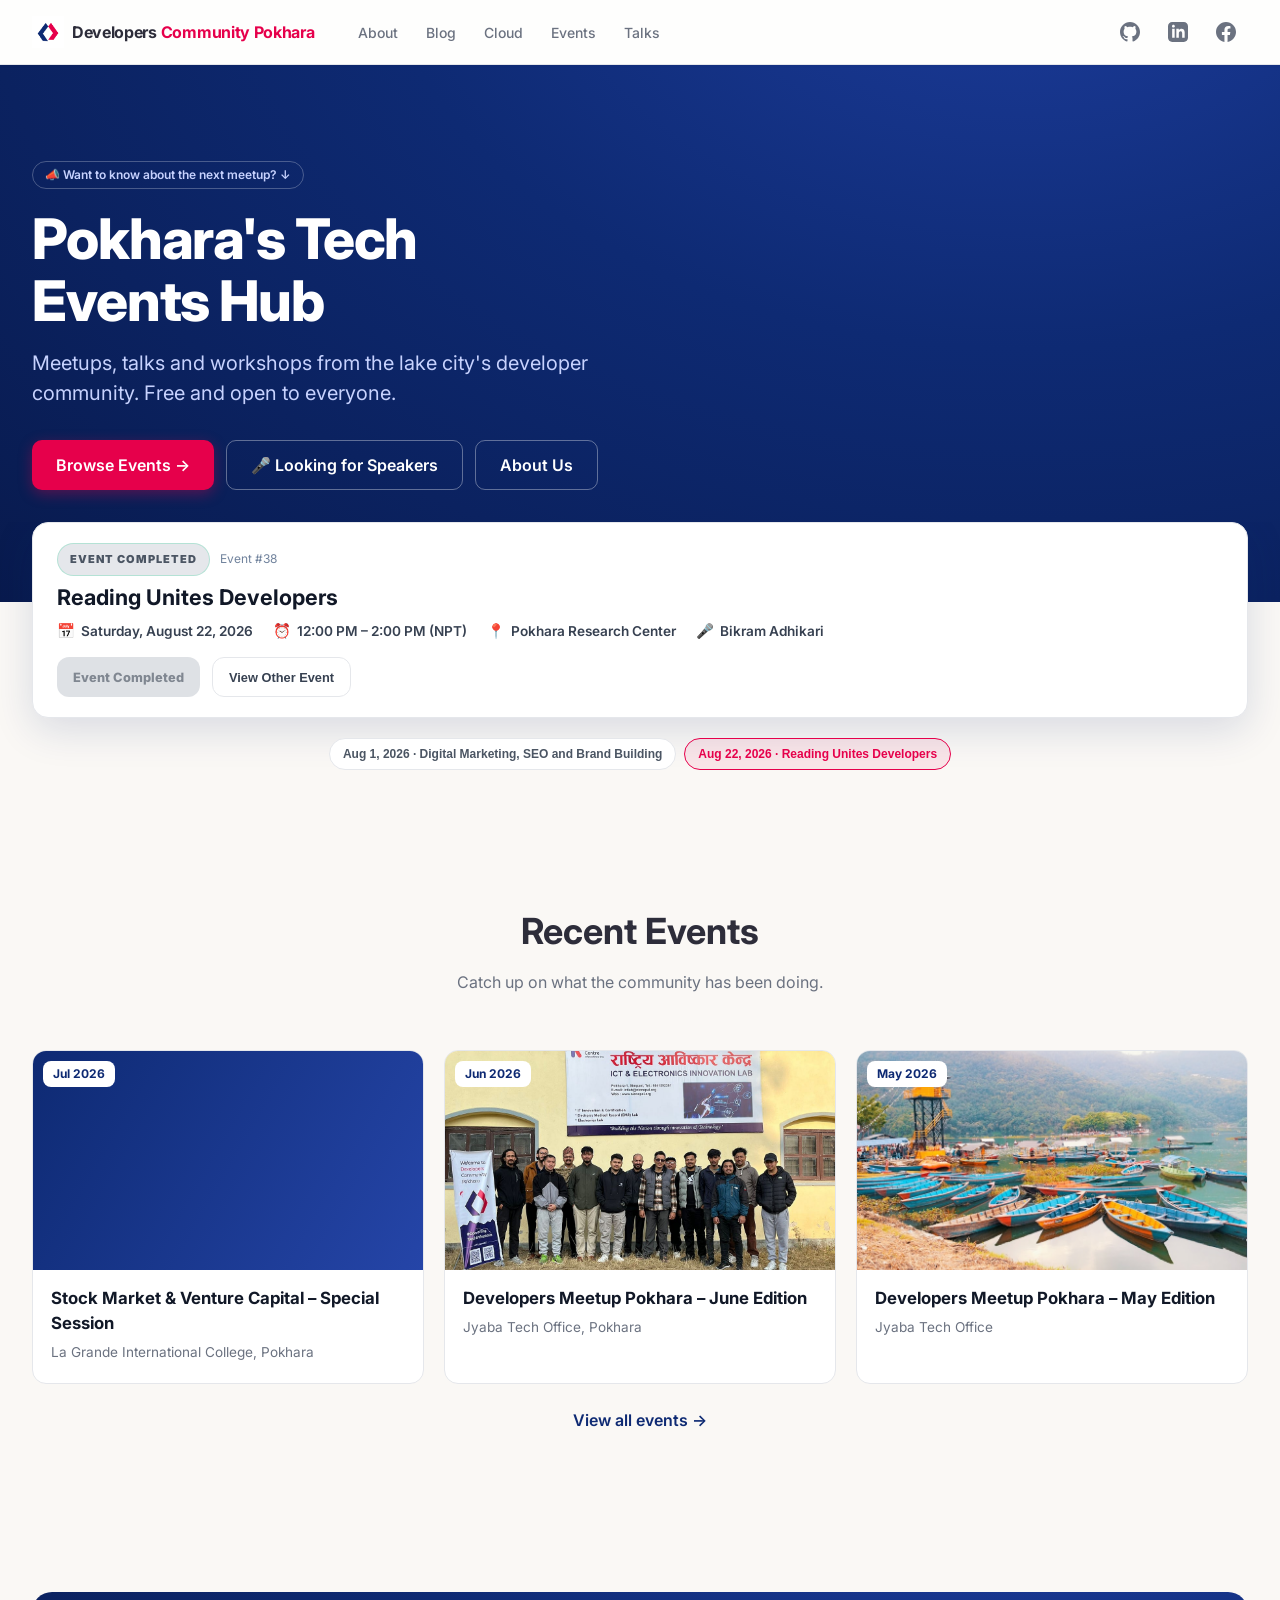
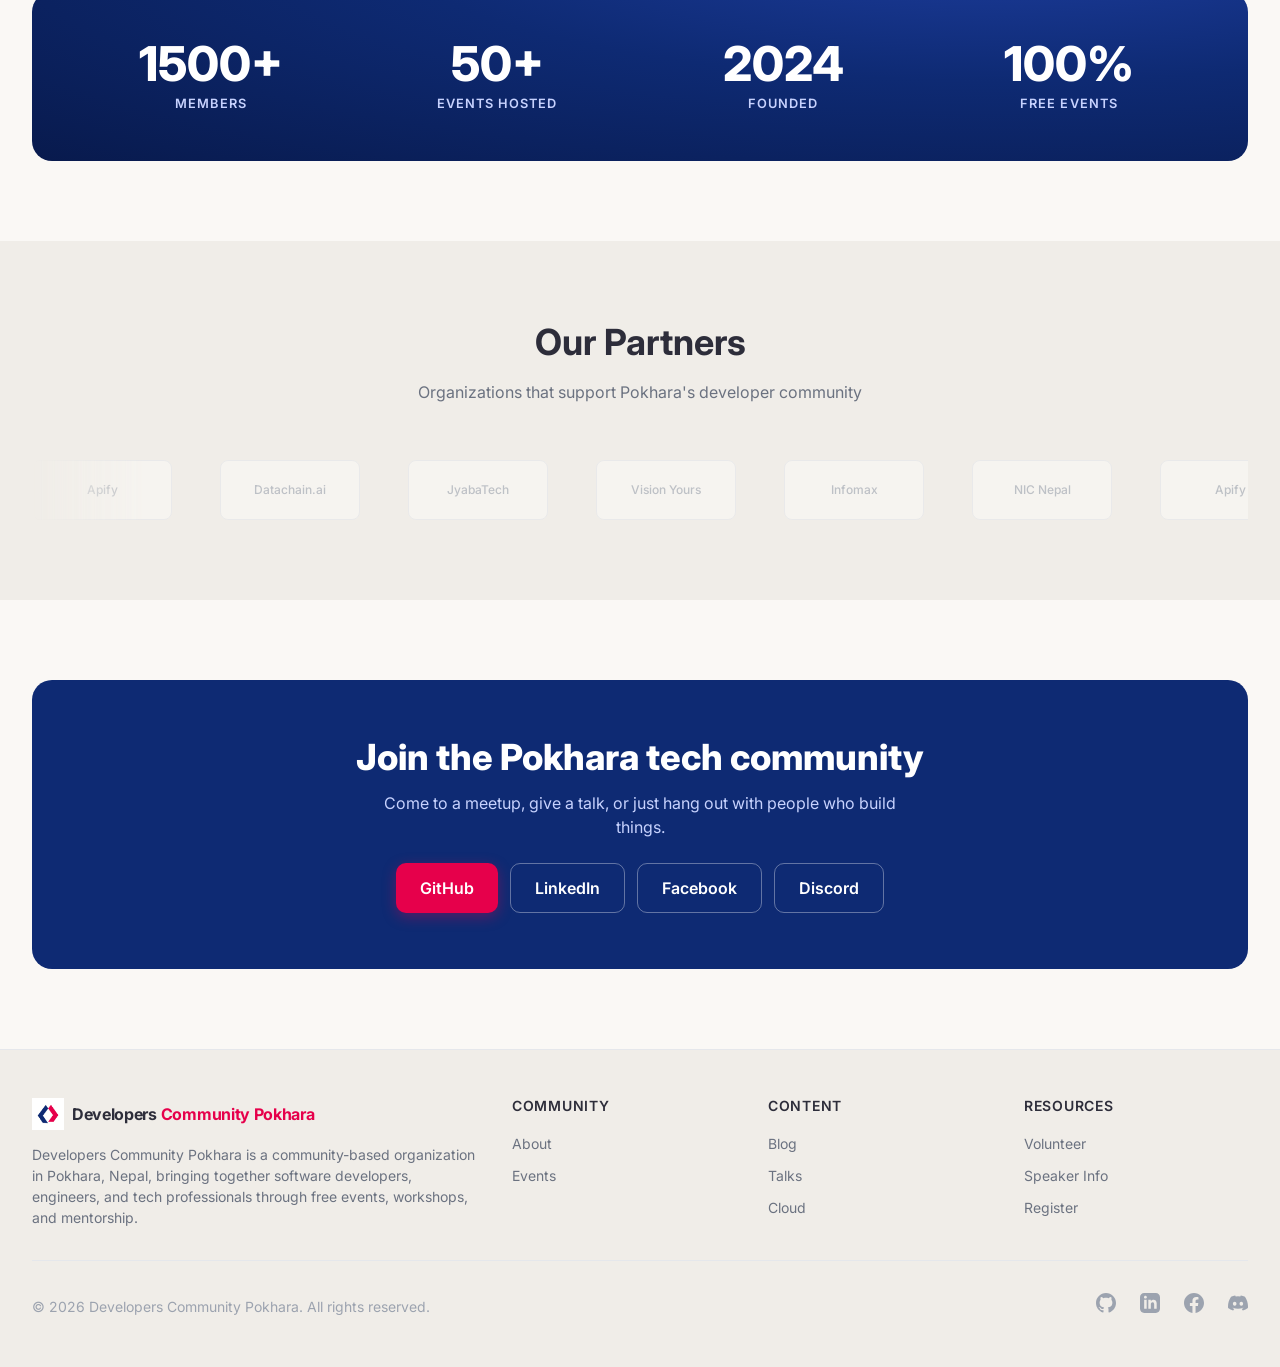
==== commit 8a9a7024: "Fix card grid alignment on about and home" ====
--- a/index.html
+++ b/index.html
@@ -207,7 +207,7 @@
   <!-- ===== RECENT EVENTS ===== -->
   <section class="section">
     <div class="container">
-      <div class="section__header">
+      <div class="section__header text-center">
         <h2 class="section__title">Recent Events</h2>
         <p class="section__subtitle">Catch up on what the community has been doing.</p>
       </div>
--- a/css/style.css
+++ b/css/style.css
@@ -844,8 +844,8 @@
 /* --- Values / Impact Grid --- */
 .values-grid {
   display: grid;
-  gap: 1rem;
-  max-width: 48rem;
+  gap: 1.25rem;
+  max-width: 64rem;
   margin: 0 auto;
 }
 
@@ -858,6 +858,11 @@
 @media (min-width: 1024px) {
   .values-grid {
     grid-template-columns: repeat(3, 1fr);
+  }
+
+  .values-grid--2x2 {
+    grid-template-columns: repeat(2, 1fr);
+    max-width: 56rem;
   }
 }
 
@@ -2905,6 +2910,33 @@
   margin: 0 auto;
 }
 
+/* --- Stats with photo (about) --- */
+.stats-photo-v2 {
+  display: grid;
+  grid-template-columns: 1fr 1fr;
+  gap: 2rem;
+  align-items: center;
+}
+
+.stats-photo-v2__img {
+  width: 100%;
+  height: 100%;
+  max-height: 420px;
+  object-fit: cover;
+  border-radius: 1.25rem;
+  box-shadow: 0 12px 40px rgba(14, 42, 115, 0.15);
+}
+
+.stats-photo-v2 .stats-grid {
+  grid-template-columns: repeat(2, 1fr);
+}
+
+@media (max-width: 768px) {
+  .stats-photo-v2 {
+    grid-template-columns: 1fr;
+  }
+}
+
 /* --- Stats band --- */
 .stats-v2 {
   background: radial-gradient(ellipse at 80% -30%, #1d3d9e 0%, var(--lake) 45%, var(--lake-dark) 100%);
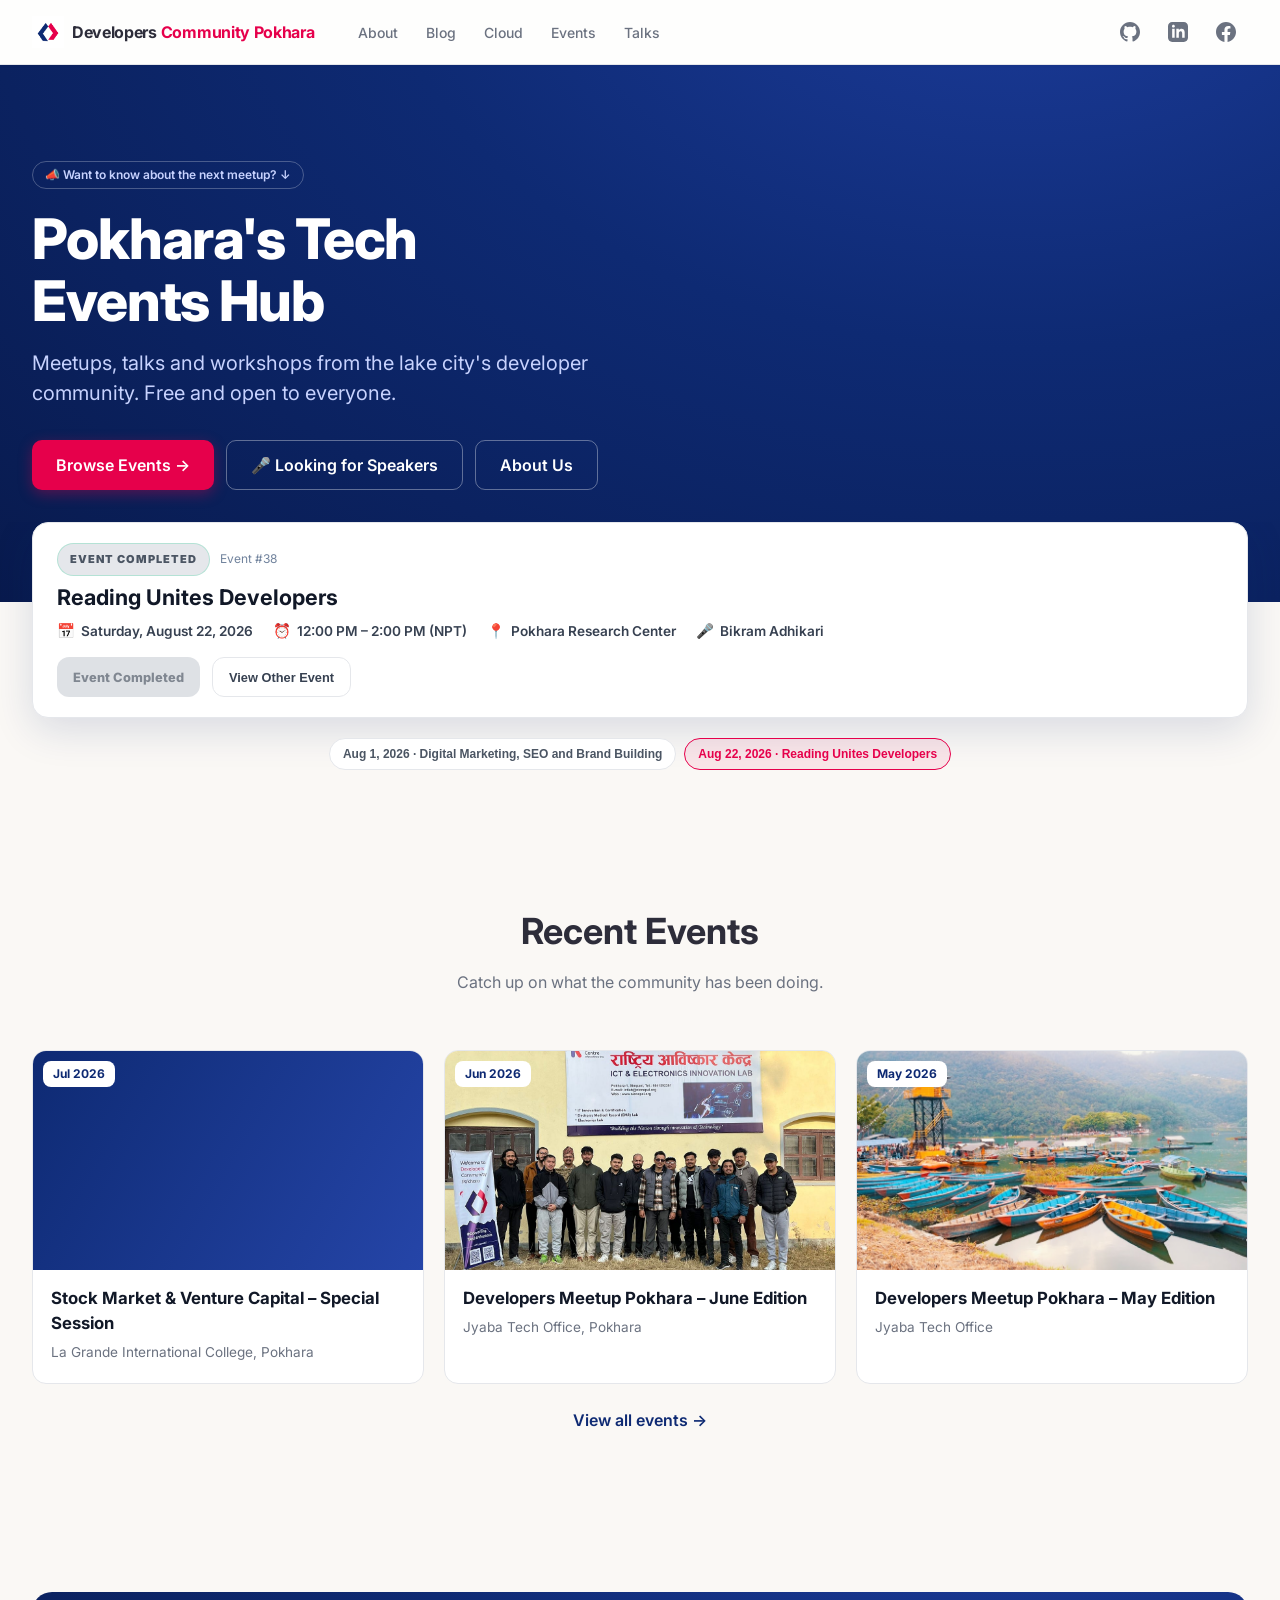
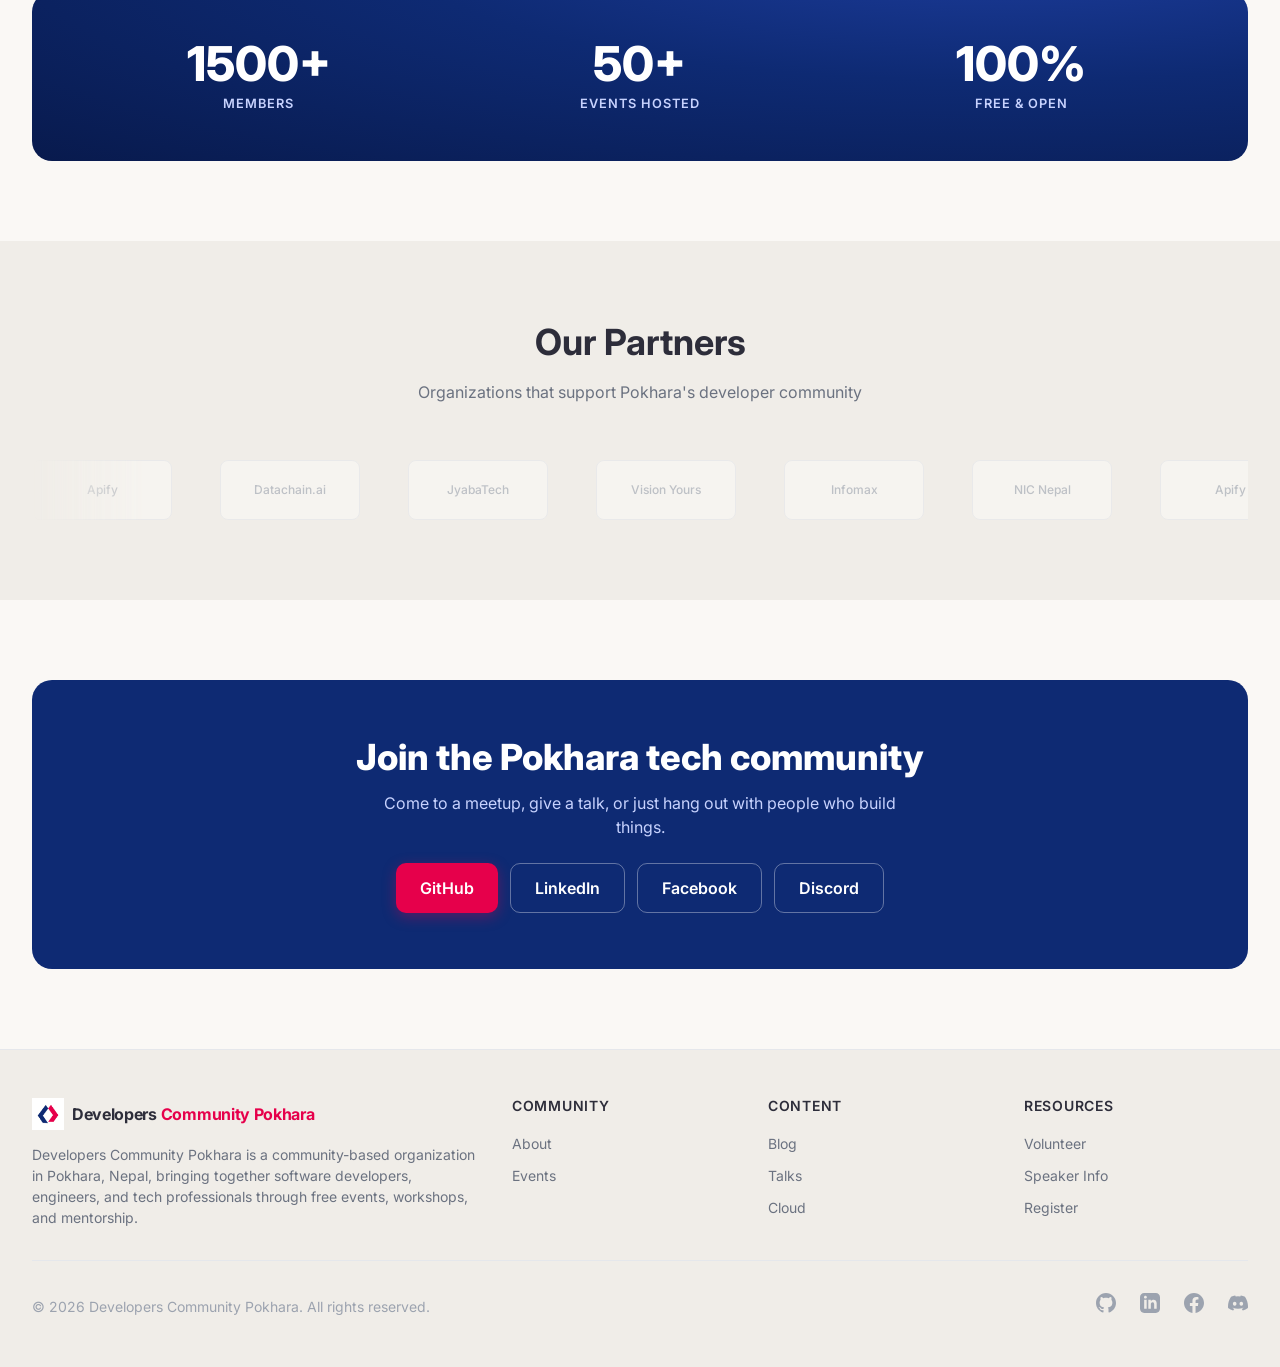
==== commit f81001e8: "Modern inline stats, keep only meaningful numbers" ====
--- a/index.html
+++ b/index.html
@@ -261,12 +261,8 @@
           <div class="stats-v2__label">Events Hosted</div>
         </div>
         <div class="stats-v2__item">
-          <div class="stats-v2__number">2024</div>
-          <div class="stats-v2__label">Founded</div>
-        </div>
-        <div class="stats-v2__item">
           <div class="stats-v2__number">100%</div>
-          <div class="stats-v2__label">Free Events</div>
+          <div class="stats-v2__label">Free &amp; Open</div>
         </div>
       </div>
     </div>
--- a/css/style.css
+++ b/css/style.css
@@ -2927,8 +2927,40 @@
   box-shadow: 0 12px 40px rgba(14, 42, 115, 0.15);
 }
 
-.stats-photo-v2 .stats-grid {
-  grid-template-columns: repeat(2, 1fr);
+.stats-inline-v2 {
+  display: flex;
+  flex-direction: column;
+  justify-content: center;
+}
+
+.stats-inline-v2__lead {
+  font-size: 0.8rem;
+  font-weight: 700;
+  text-transform: uppercase;
+  letter-spacing: 0.1em;
+  color: var(--crimson);
+  margin-bottom: 1rem;
+}
+
+.stats-inline-v2__item {
+  display: flex;
+  align-items: baseline;
+  gap: 1.25rem;
+  padding: 1.25rem 0;
+  border-top: 1px solid var(--border);
+}
+
+.stats-inline-v2__number {
+  font-size: clamp(2.25rem, 4vw, 3rem);
+  font-weight: 800;
+  line-height: 1;
+  color: var(--lake);
+  min-width: 7rem;
+}
+
+.stats-inline-v2__label {
+  color: var(--text-secondary);
+  font-size: 0.95rem;
 }
 
 @media (max-width: 768px) {
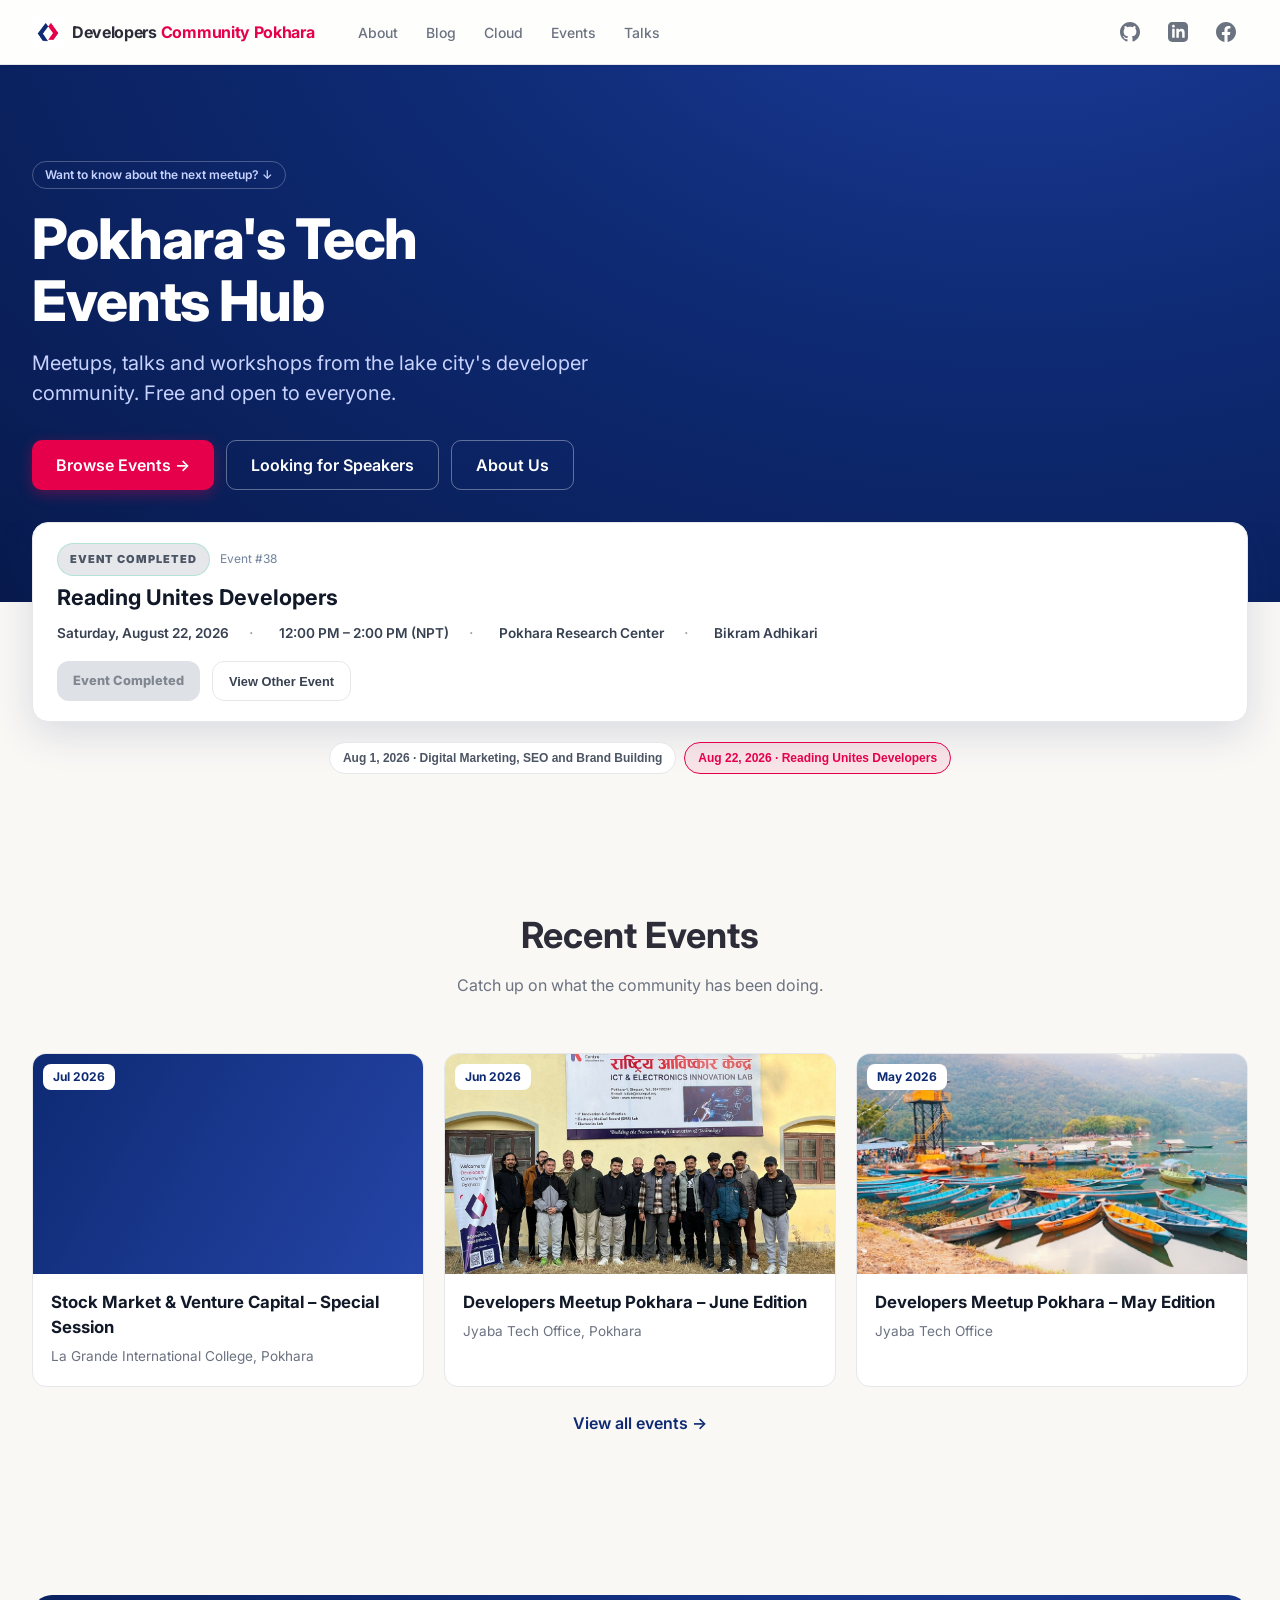
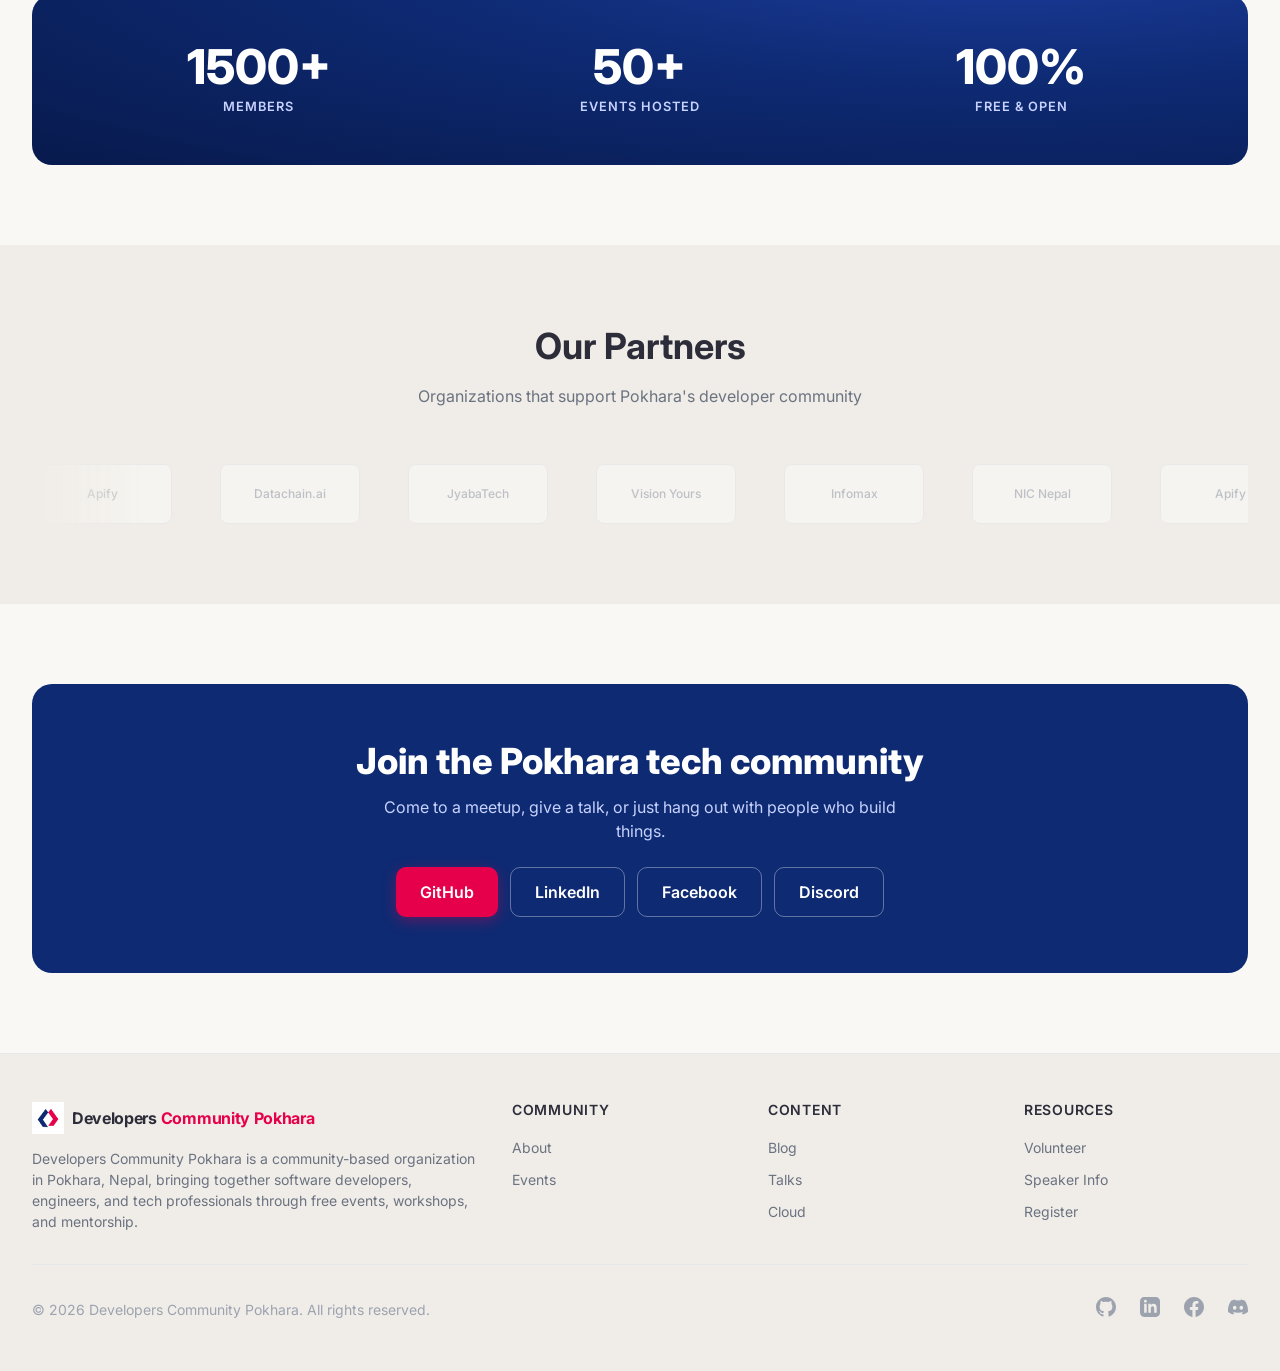
==== commit f2770626: "Remove emojis from home page" ====
--- a/index.html
+++ b/index.html
@@ -116,13 +116,13 @@
 
   <section class="hero-v2">
     <div class="container">
-      <a class="hero-v2__badge hero-v2__badge--link" href="#events">📣 Want to know about the next meetup? ↓</a>
+      <a class="hero-v2__badge hero-v2__badge--link" href="#events">Want to know about the next meetup? ↓</a>
       <h1 class="hero-v2__title">Pokhara's Tech<br>Events Hub</h1>
       <p class="hero-v2__subtitle">Meetups, talks and workshops from the lake city's developer community. Free and open
         to everyone.</p>
       <div class="hero-v2__actions">
         <a href="events.html" class="btn-v2 btn-v2--crimson">Browse Events →</a>
-        <button type="button" class="btn-v2 btn-v2--outline" id="speakerDialogBtn">🎤 Looking for Speakers</button>
+        <button type="button" class="btn-v2 btn-v2--outline" id="speakerDialogBtn">Looking for Speakers</button>
         <a href="about.html" class="btn-v2 btn-v2--outline">About Us</a>
       </div>
     </div>
@@ -148,7 +148,6 @@
 
           <div class="event-details">
             <div class="detail">
-              <span class="icon">📅</span>
               <div>
                 <small>Date</small>
                 <strong id="eventDate"></strong>
@@ -156,7 +155,6 @@
             </div>
 
             <div class="detail">
-              <span class="icon">⏰</span>
               <div>
                 <small>Time</small>
                 <strong id="eventTime"></strong>
@@ -164,7 +162,6 @@
             </div>
 
             <div class="detail">
-              <span class="icon">📍</span>
               <div>
                 <small>Venue</small>
                 <strong id="eventVenue"></strong>
@@ -172,7 +169,6 @@
             </div>
 
             <div class="detail">
-              <span class="icon">🎤</span>
               <div>
                 <small>Speaker</small>
                 <strong id="eventSpeaker"></strong>
--- a/css/style.css
+++ b/css/style.css
@@ -2749,8 +2749,16 @@
   font-size: 0.85rem;
 }
 
-.events-section--overlap .icon {
-  font-size: 0.9rem;
+.events-section--overlap .detail + .detail::before {
+  content: "·";
+  color: var(--gray-400);
+  margin-right: 1.25rem;
+}
+
+@media (max-width: 640px) {
+  .events-section--overlap .detail + .detail::before {
+    content: none;
+  }
 }
 
 .events-section--overlap .primary-btn,
